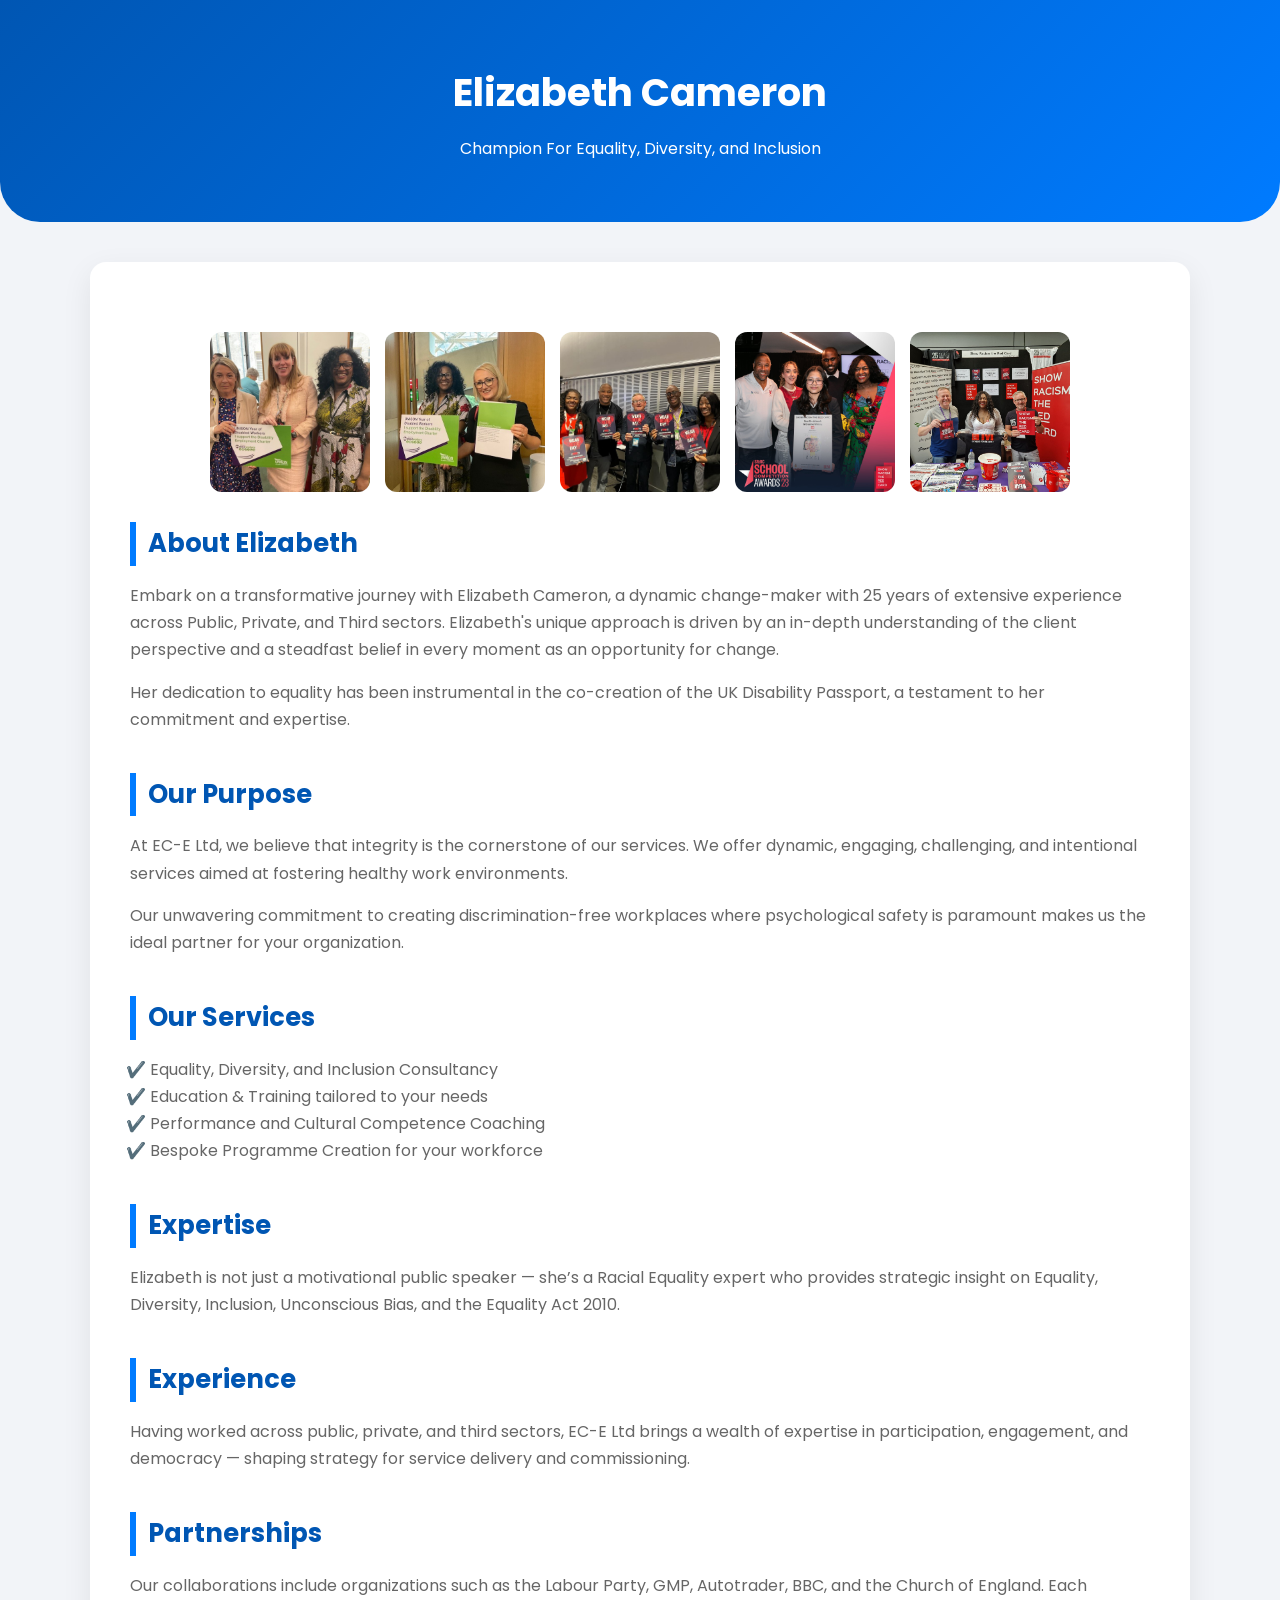
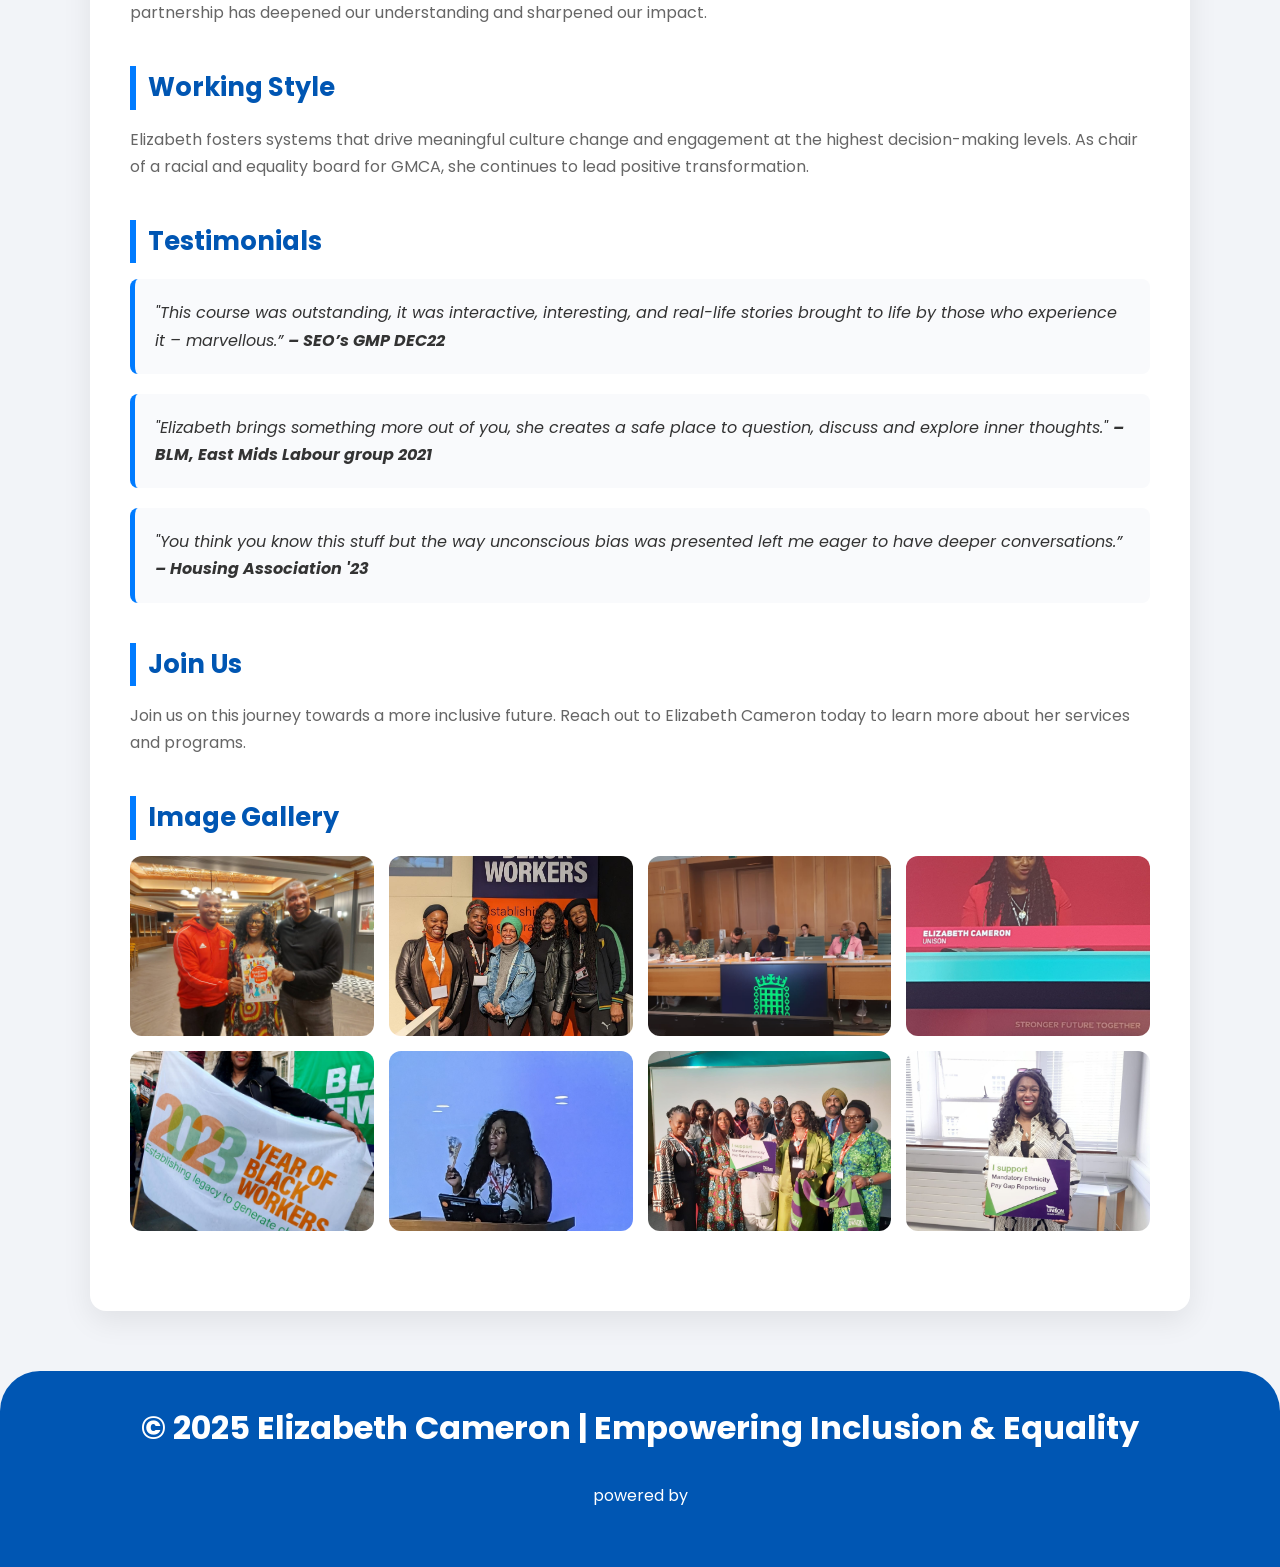
==== index.html @ ec705736 "powered by" ====
<!DOCTYPE html>
<html lang="en">
<head>
  <meta charset="UTF-8">
  <meta name="viewport" content="width=device-width, initial-scale=1.0">
  <title>Elizabeth Cameron - Champion For Equality, Diversity, and Inclusion</title>
  <link href="https://fonts.googleapis.com/css2?family=Poppins:wght@400;600;700&display=swap" rel="stylesheet">
  <style>
    :root {
      --primary: #0056b3;
      --secondary: #007bff;
      --accent: #f9fafc;
      --text: #333;
      --muted: #666;
      --bg: #f2f4f8;
    }

    * {
      margin: 0;
      padding: 0;
      box-sizing: border-box;
    }

    body {
      font-family: 'Poppins', sans-serif;
      background-color: var(--bg);
      color: var(--text);
      line-height: 1.7;
    }

    header {
      background: linear-gradient(135deg, var(--primary), var(--secondary));
      color: white;
      text-align: center;
      padding: 60px 20px;
      border-bottom-left-radius: 40px;
      border-bottom-right-radius: 40px;
    }

    header h1 {
      font-size: 2.4rem;
      margin-bottom: 10px;
    }

    .container {
      max-width: 1100px;
      margin: 40px auto;
      background: white;
      border-radius: 16px;
      box-shadow: 0 10px 30px rgba(0, 0, 0, 0.08);
      padding: 40px;
    }

    section {
      margin-bottom: 40px;
    }

    h2 {
      color: var(--primary);
      border-left: 6px solid var(--secondary);
      padding-left: 12px;
      margin-bottom: 16px;
      font-size: 1.6rem;
    }

    p {
      color: var(--muted);
      margin-bottom: 15px;
    }

    ul {
      list-style-type: "✔️ ";
      padding-left: 20px;
      color: var(--muted);
    }

    /* Image Row */
    .image-section {
      display: flex;
      flex-wrap: wrap;
      justify-content: center;
      gap: 15px;
      margin: 30px 0;
    }

    .image-section img {
      width: 160px;
      height: 160px;
      object-fit: cover;
      border-radius: 12px;
      transition: transform 0.3s ease, box-shadow 0.3s ease;
    }

    .image-section img:hover {
      transform: scale(1.05);
      box-shadow: 0 8px 20px rgba(0,0,0,0.15);
    }

    /* Testimonials */
    .testimonial {
      background: var(--accent);
      border-left: 5px solid var(--secondary);
      padding: 20px;
      margin-bottom: 20px;
      border-radius: 8px;
      font-style: italic;
      transition: background 0.3s ease;
    }

    .testimonial:hover {
      background: #eef4ff;
    }

    /* Gallery */
    .gallery {
      display: grid;
      grid-template-columns: repeat(auto-fit, minmax(200px, 1fr));
      gap: 15px;
    }

    .gallery img {
      width: 100%;
      height: 180px;
      object-fit: cover;
      border-radius: 12px;
      transition: transform 0.3s ease;
    }

    .gallery img:hover {
      transform: scale(1.05);
    }

    /* Footer */
    footer {
      text-align: center;
      padding: 30px 10px;
      background-color: var(--primary);
      color: white;
      border-top-left-radius: 40px;
      border-top-right-radius: 40px;
      margin-top: 60px;
    }

    footer p {
      margin: 0;
    }

    /* Responsive adjustments */
    @media (max-width: 768px) {
      header h1 {
        font-size: 1.8rem;
      }

      .container {
        padding: 25px;
      }
    }
  </style>
</head>

<body>
  <header>
    <h1>Elizabeth Cameron</h1>
    Champion For Equality, Diversity, and Inclusion</h1>
  </header>

  <main class="container">

    <div class="image-section">
      <img src="image1.jpg" alt="Elizabeth Cameron Image 1">
      <img src="image2.jpg" alt="Elizabeth Cameron Image 2">
      <img src="image3.jpg" alt="Elizabeth Cameron Image 3">
      <img src="image4.jpg" alt="Elizabeth Cameron Image 4">
      <img src="image5.jpg" alt="Elizabeth Cameron Image 5">
    </div>

    <section>
      <h2>About Elizabeth</h2>
      <p>
        Embark on a transformative journey with Elizabeth Cameron, a dynamic change-maker with 25 years of extensive experience across Public, Private, and Third sectors. Elizabeth's unique approach is driven by an in-depth understanding of the client perspective and a steadfast belief in every moment as an opportunity for change.
      </p>
      <p>
        Her dedication to equality has been instrumental in the co-creation of the UK Disability Passport, a testament to her commitment and expertise.
      </p>
    </section>

    <section>
      <h2>Our Purpose</h2>
      <p>
        At EC-E Ltd, we believe that integrity is the cornerstone of our services. We offer dynamic, engaging, challenging, and intentional services aimed at fostering healthy work environments.
      </p>
      <p>
        Our unwavering commitment to creating discrimination-free workplaces where psychological safety is paramount makes us the ideal partner for your organization.
      </p>
    </section>

    <section>
      <h2>Our Services</h2>
      <ul>
        <li>Equality, Diversity, and Inclusion Consultancy</li>
        <li>Education & Training tailored to your needs</li>
        <li>Performance and Cultural Competence Coaching</li>
        <li>Bespoke Programme Creation for your workforce</li>
      </ul>
    </section>

    <section>
      <h2>Expertise</h2>
      <p>
        Elizabeth is not just a motivational public speaker — she’s a Racial Equality expert who provides strategic insight on Equality, Diversity, Inclusion, Unconscious Bias, and the Equality Act 2010.
      </p>
    </section>

    <section>
      <h2>Experience</h2>
      <p>
        Having worked across public, private, and third sectors, EC-E Ltd brings a wealth of expertise in participation, engagement, and democracy — shaping strategy for service delivery and commissioning.
      </p>
    </section>

    <section>
      <h2>Partnerships</h2>
      <p>
        Our collaborations include organizations such as the Labour Party, GMP, Autotrader, BBC, and the Church of England. Each partnership has deepened our understanding and sharpened our impact.
      </p>
    </section>

    <section>
      <h2>Working Style</h2>
      <p>
        Elizabeth fosters systems that drive meaningful culture change and engagement at the highest decision-making levels. As chair of a racial and equality board for GMCA, she continues to lead positive transformation.
      </p>
    </section>

    <section>
      <h2>Testimonials</h2>
      <div class="testimonial">
        "This course was outstanding, it was interactive, interesting, and real-life stories brought to life by those who experience it – marvellous.” <strong>– SEO’s GMP DEC22</strong>
      </div>
      <div class="testimonial">
        "Elizabeth brings something more out of you, she creates a safe place to question, discuss and explore inner thoughts." <strong>– BLM, East Mids Labour group 2021</strong>
      </div>
      <div class="testimonial">
        "You think you know this stuff but the way unconscious bias was presented left me eager to have deeper conversations.” <strong>– Housing Association '23</strong>
      </div>
    </section>

    <section>
      <h2>Join Us</h2>
      <p>Join us on this journey towards a more inclusive future. Reach out to Elizabeth Cameron today to learn more about her services and programs.</p>
    </section>

    <section>
      <h2>Image Gallery</h2>
      <div class="gallery">
        <img src="gallery-image1.jpg" alt="Gallery Image 1">
        <img src="gallery-image2.jpg" alt="Gallery Image 2">
        <img src="gallery-image3.jpg" alt="Gallery Image 3">
        <img src="gallery-image4.jpg" alt="Gallery Image 4">
        <img src="gallery-image5.jpg" alt="Gallery Image 5">
        <img src="gallery-image6.jpg" alt="Gallery Image 6">
        <img src="gallery-image7.jpg" alt="Gallery Image 7">
        <img src="gallery-image8.jpg" alt="Gallery Image 8">
      </div>
    </section>
  </main>

  <footer>
    <h1>© 2025 Elizabeth Cameron | Empowering Inclusion & Equality</h1><br>powered by <br><a href="Http://www.grooveinc.uk"> <img src="grooveinclogo.png" alt="">
  </footer>
</body>
</html>
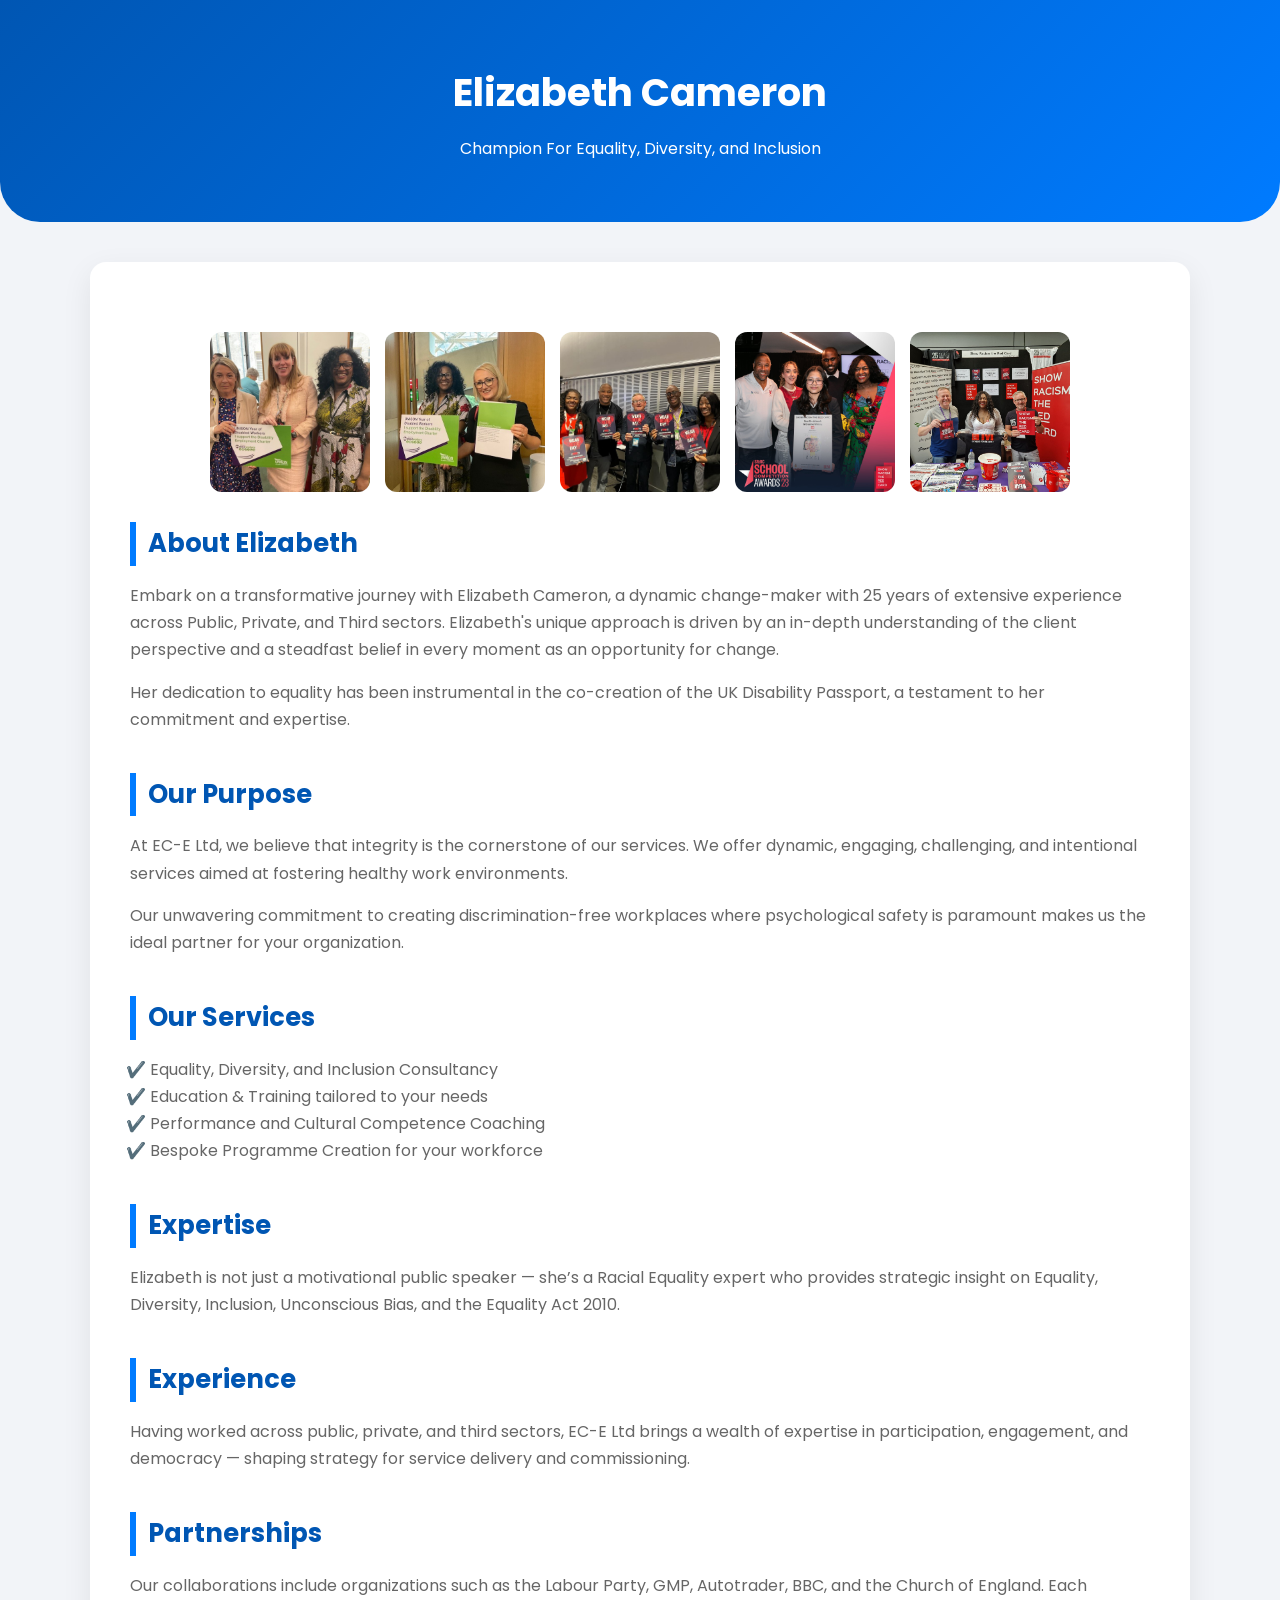
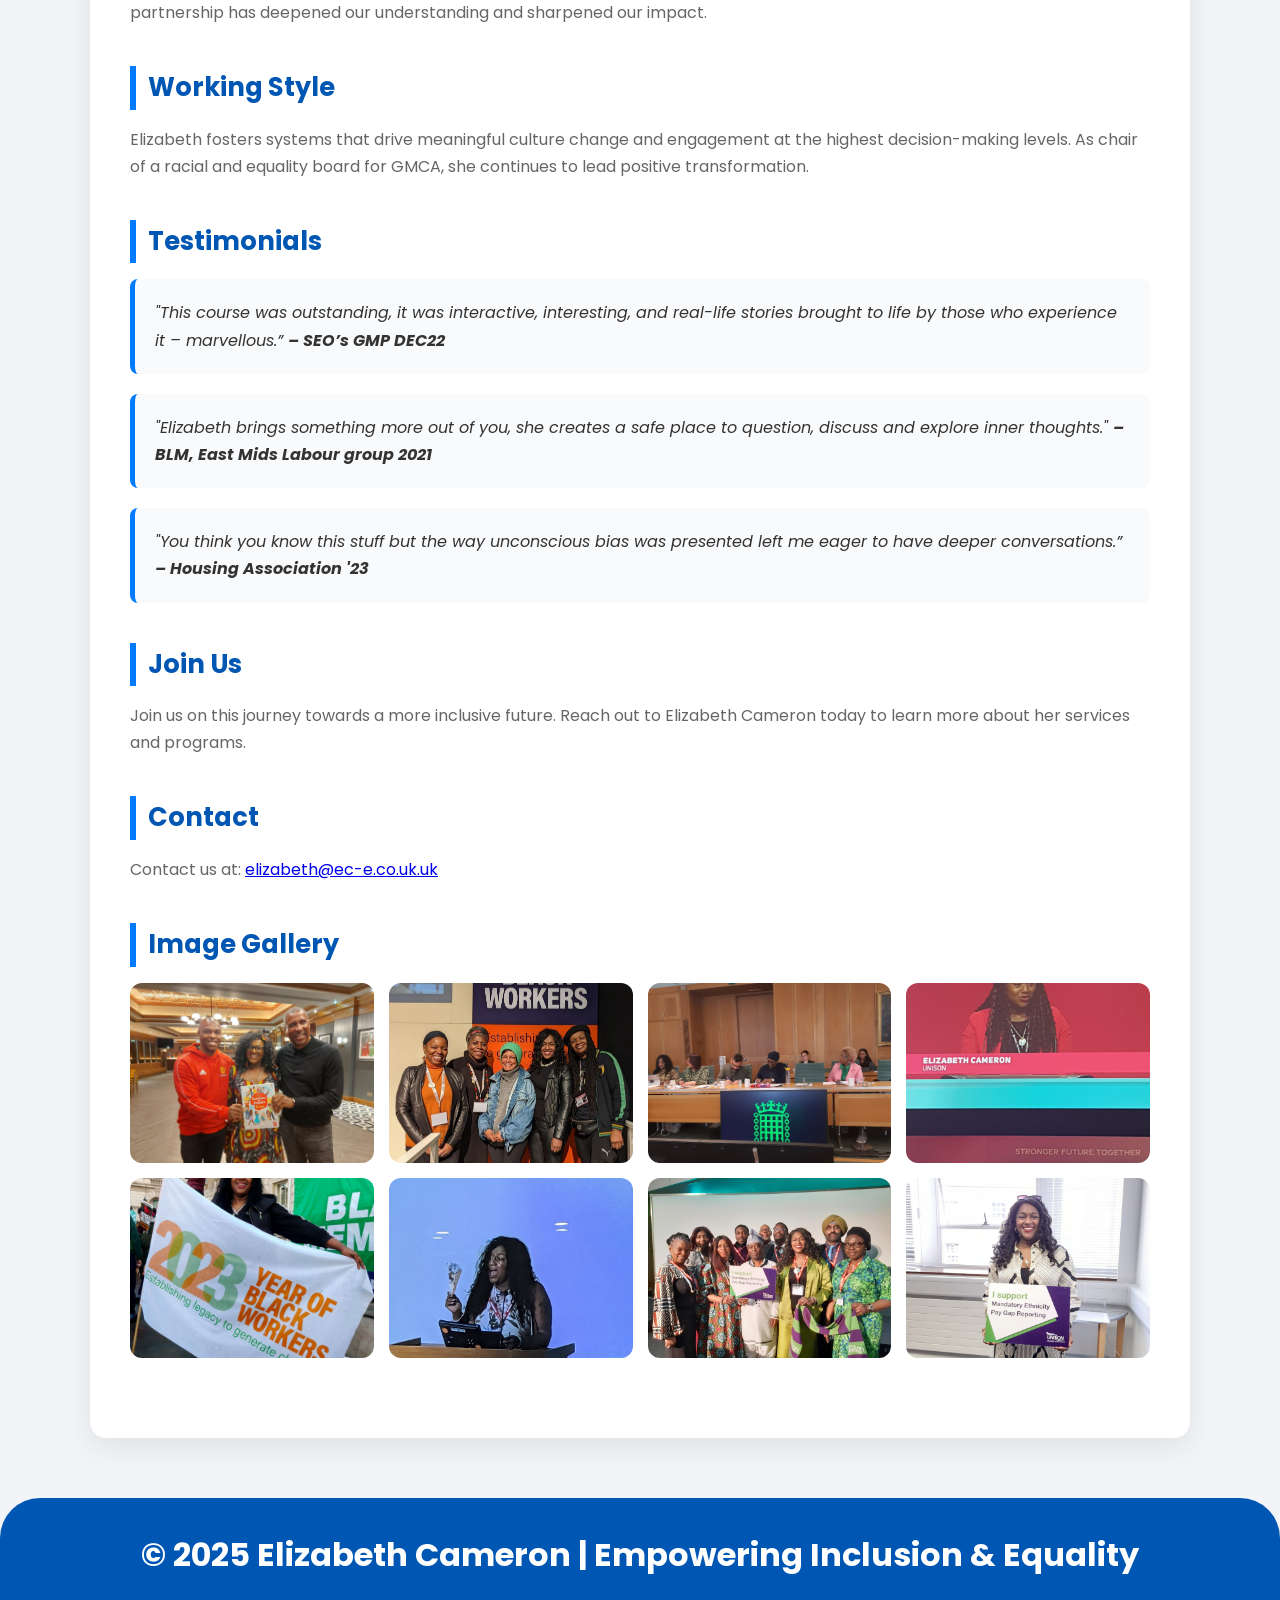
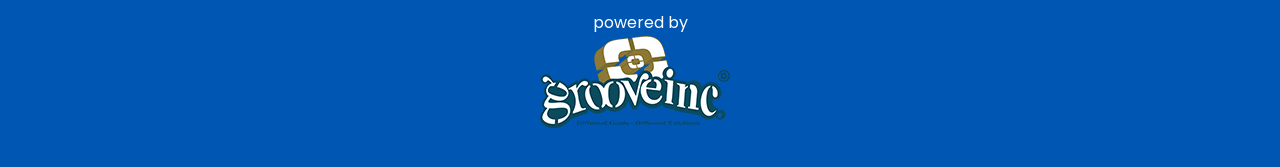
==== commit 4302a70d: "contacts" ====
--- a/index.html
+++ b/index.html
@@ -250,6 +250,11 @@
       <p>Join us on this journey towards a more inclusive future. Reach out to Elizabeth Cameron today to learn more about her services and programs.</p>
     </section>
 
+     <section>
+      <h2>Contact</h2>
+      <p>Contact us at: <a href="mailto:elizabeth@ec-e.co.uk">elizabeth@ec-e.co.uk.uk</a></p>
+    </section>
+
     <section>
       <h2>Image Gallery</h2>
       <div class="gallery">
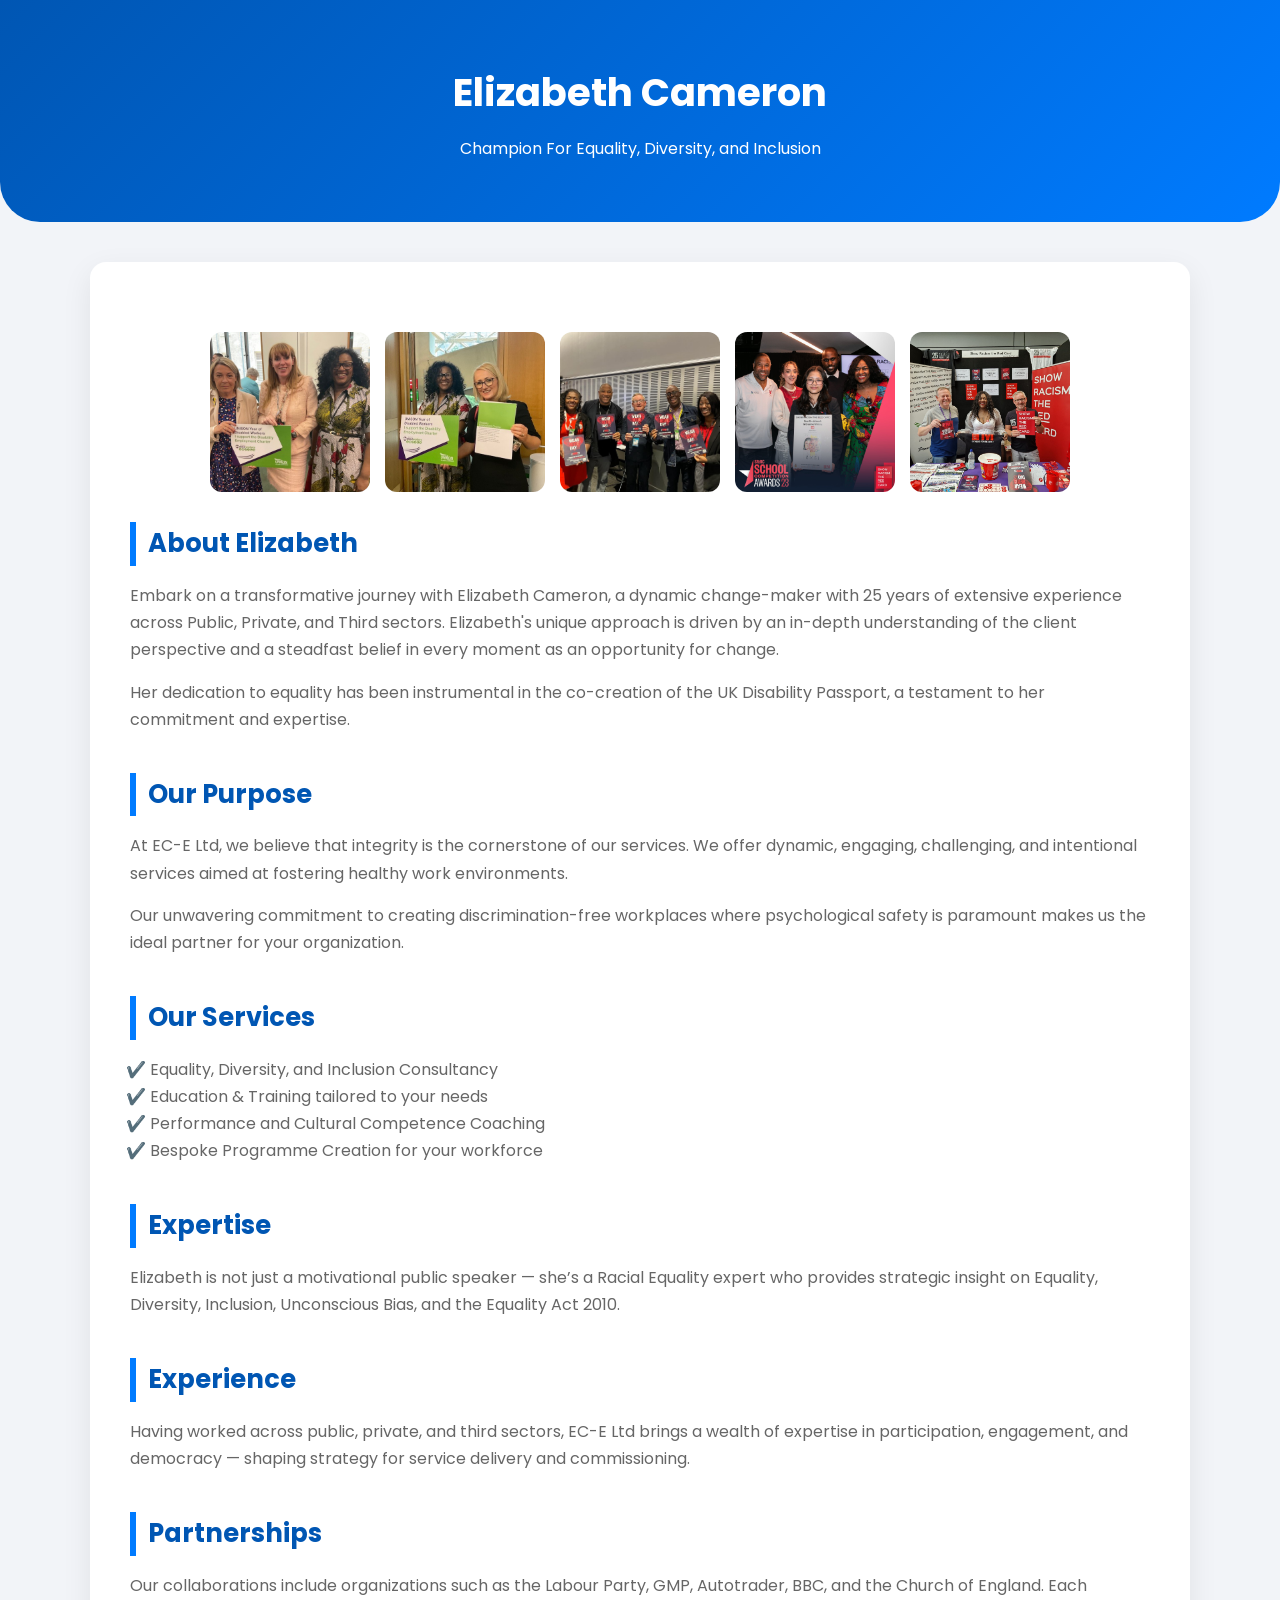
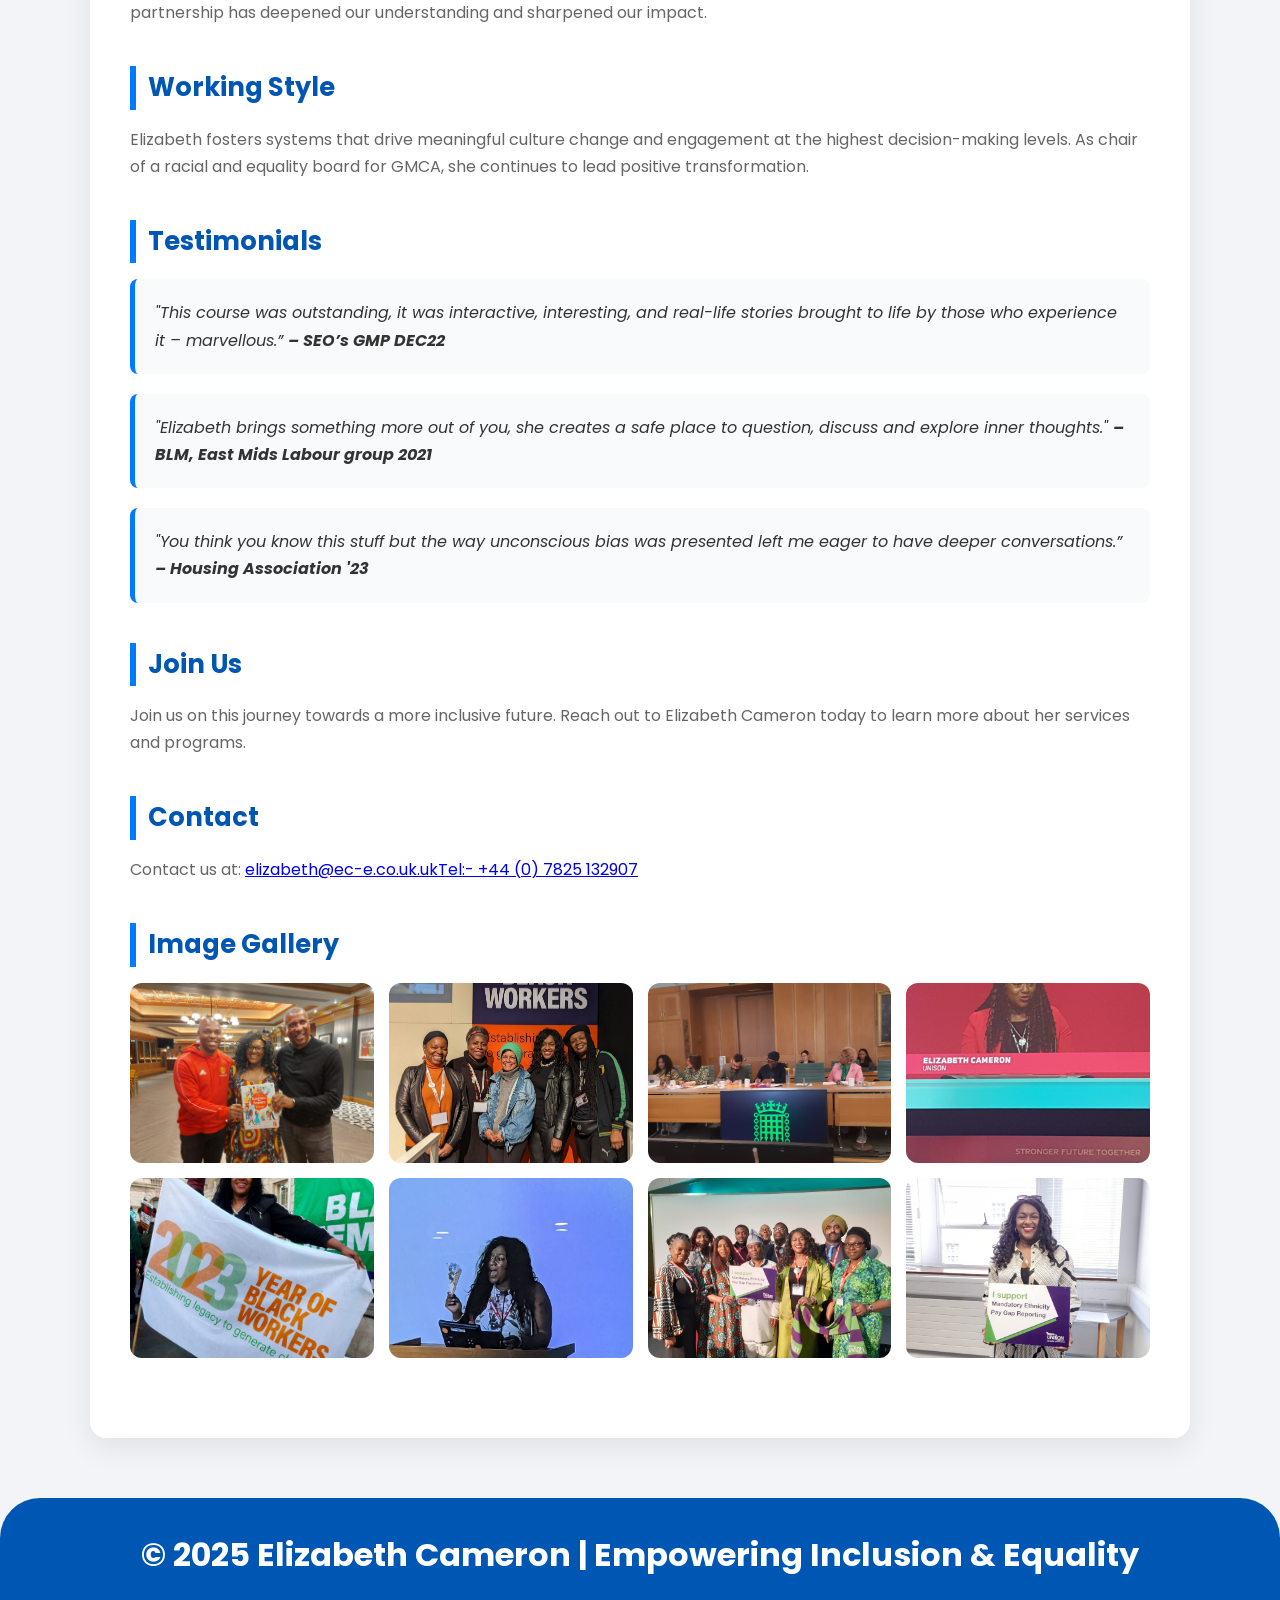
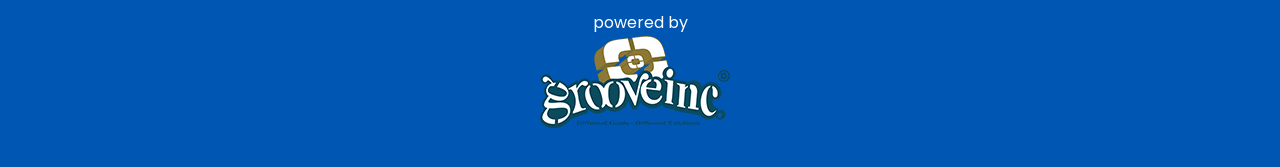
==== commit e82e83d1: "phone number update" ====
--- a/index.html
+++ b/index.html
@@ -252,7 +252,7 @@
 
      <section>
       <h2>Contact</h2>
-      <p>Contact us at: <a href="mailto:elizabeth@ec-e.co.uk">elizabeth@ec-e.co.uk.uk</a></p>
+      <p>Contact us at: <a href="mailto:elizabeth@ec-e.co.uk">elizabeth@ec-e.co.uk.uk</a><a class="link link-sm link-white" href="tel:00447825132907">Tel:- +44 (0) 7825 132907</a></p>
     </section>
 
     <section>
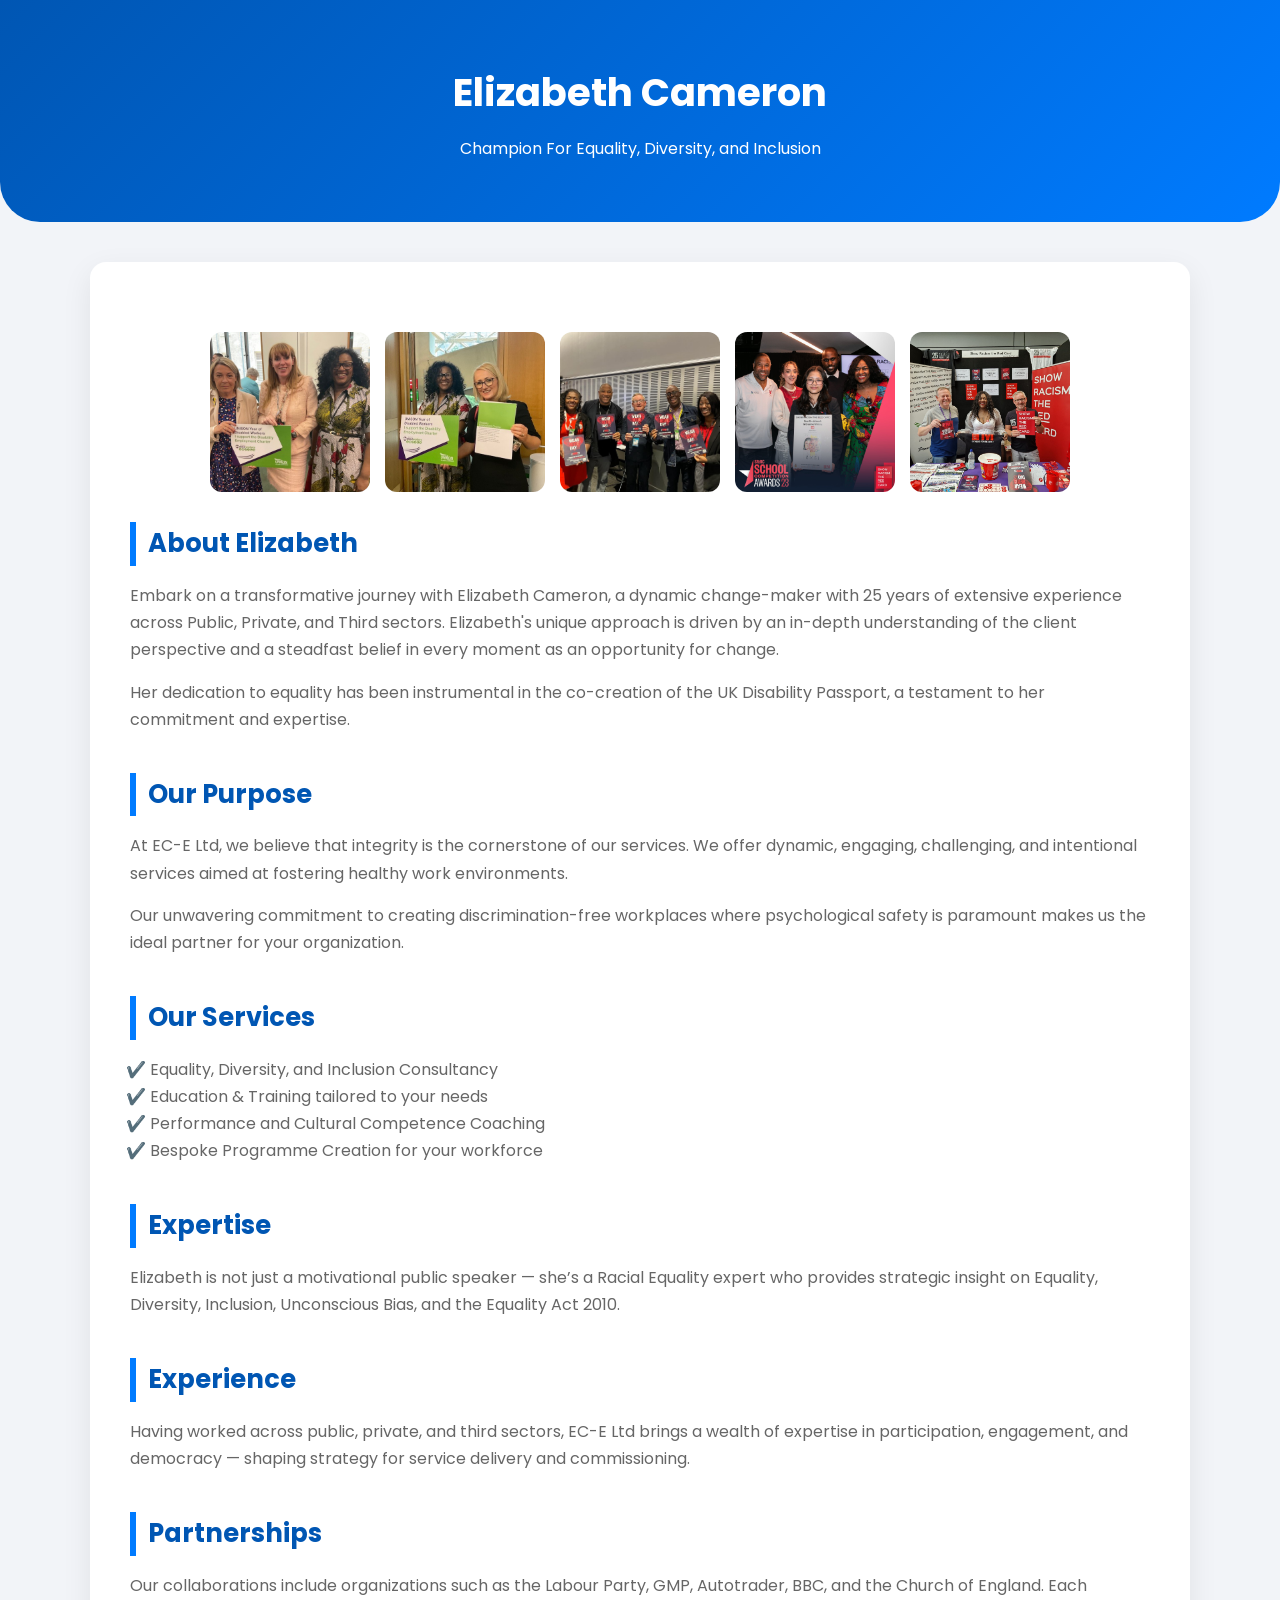
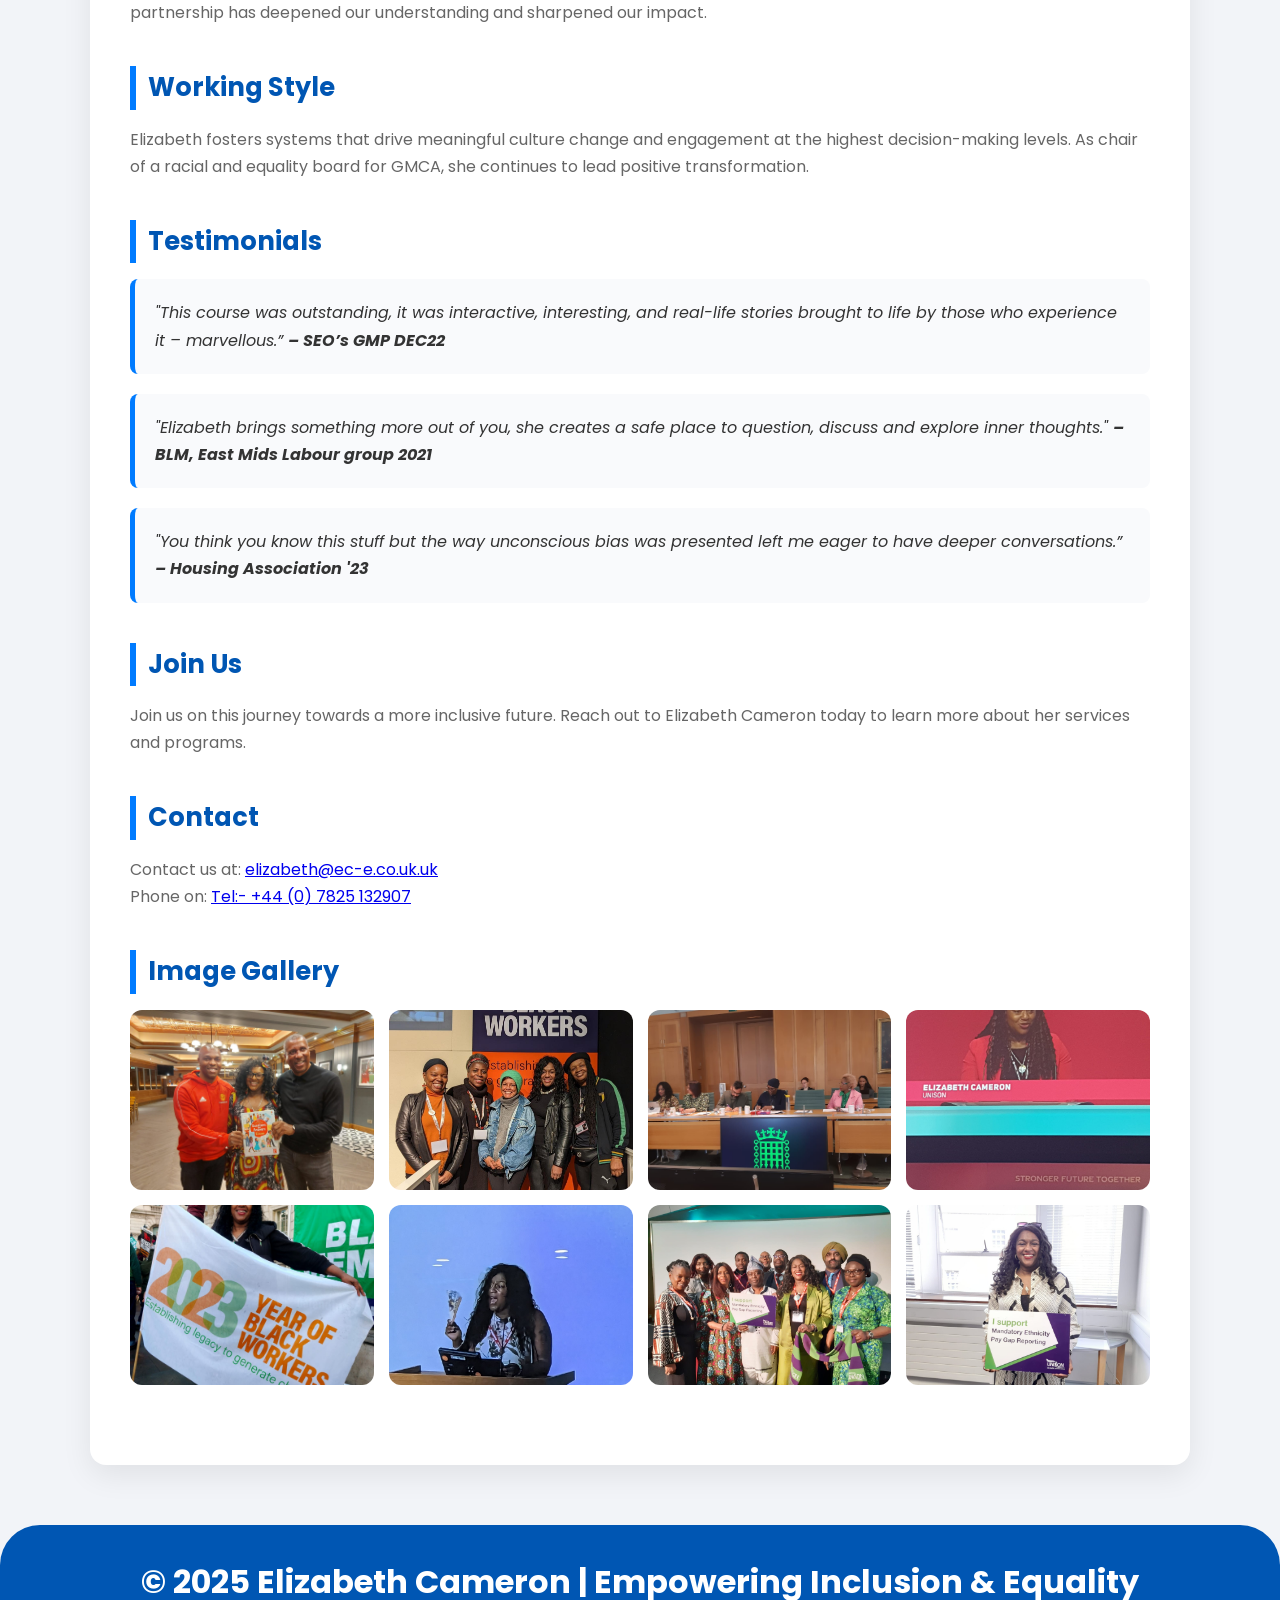
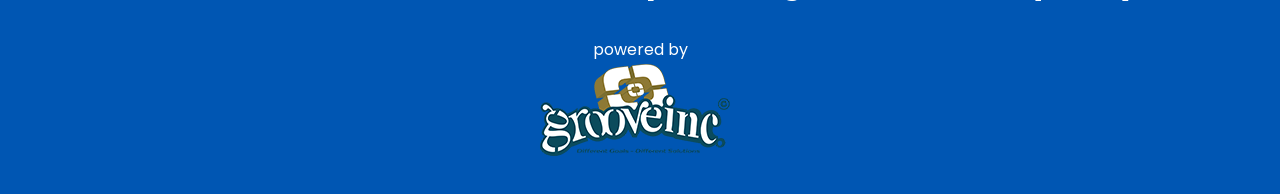
==== commit b7d6ccbb: "phone update" ====
--- a/index.html
+++ b/index.html
@@ -252,7 +252,7 @@
 
      <section>
       <h2>Contact</h2>
-      <p>Contact us at: <a href="mailto:elizabeth@ec-e.co.uk">elizabeth@ec-e.co.uk.uk</a><a class="link link-sm link-white" href="tel:00447825132907">Tel:- +44 (0) 7825 132907</a></p>
+      <p>Contact us at: <a href="mailto:elizabeth@ec-e.co.uk">elizabeth@ec-e.co.uk.uk</a><br>Phone on: <a class="link link-sm link-white" href="tel:00447825132907">Tel:- +44 (0) 7825 132907</a></p>
     </section>
 
     <section>
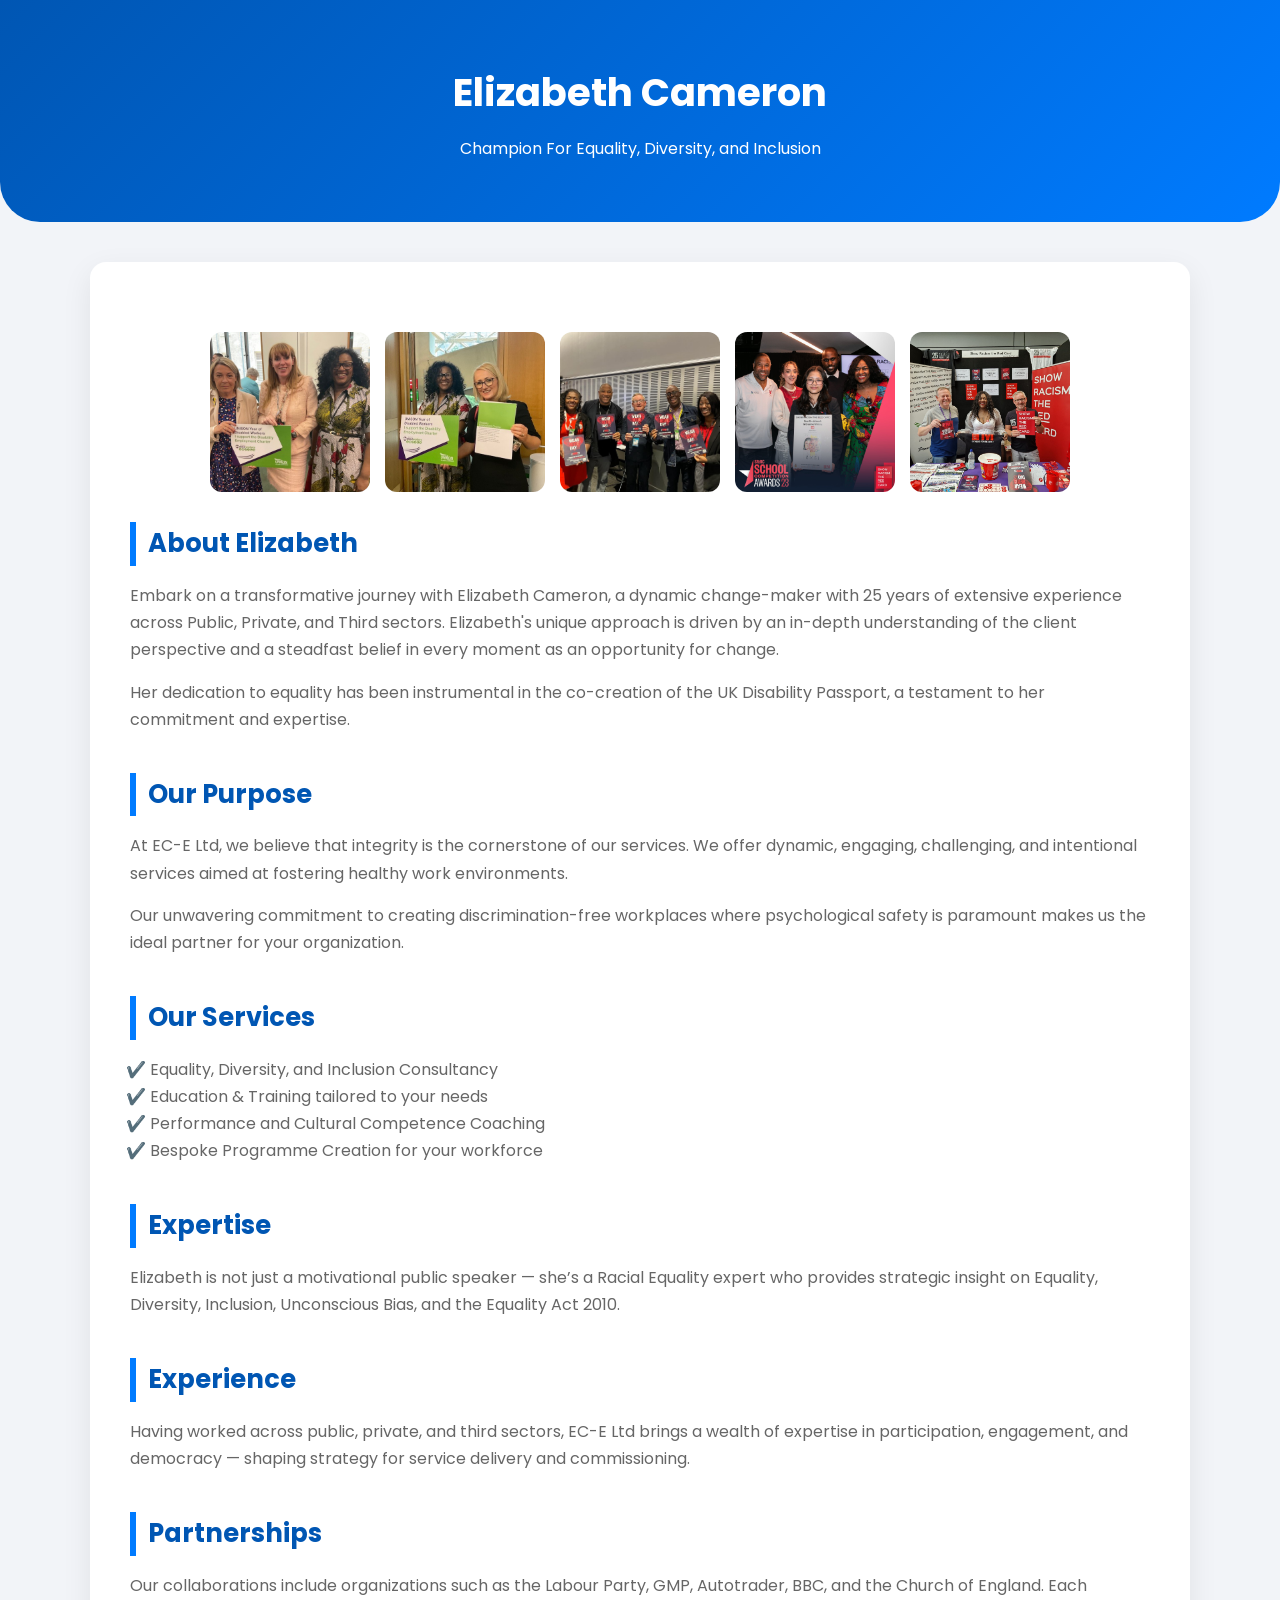
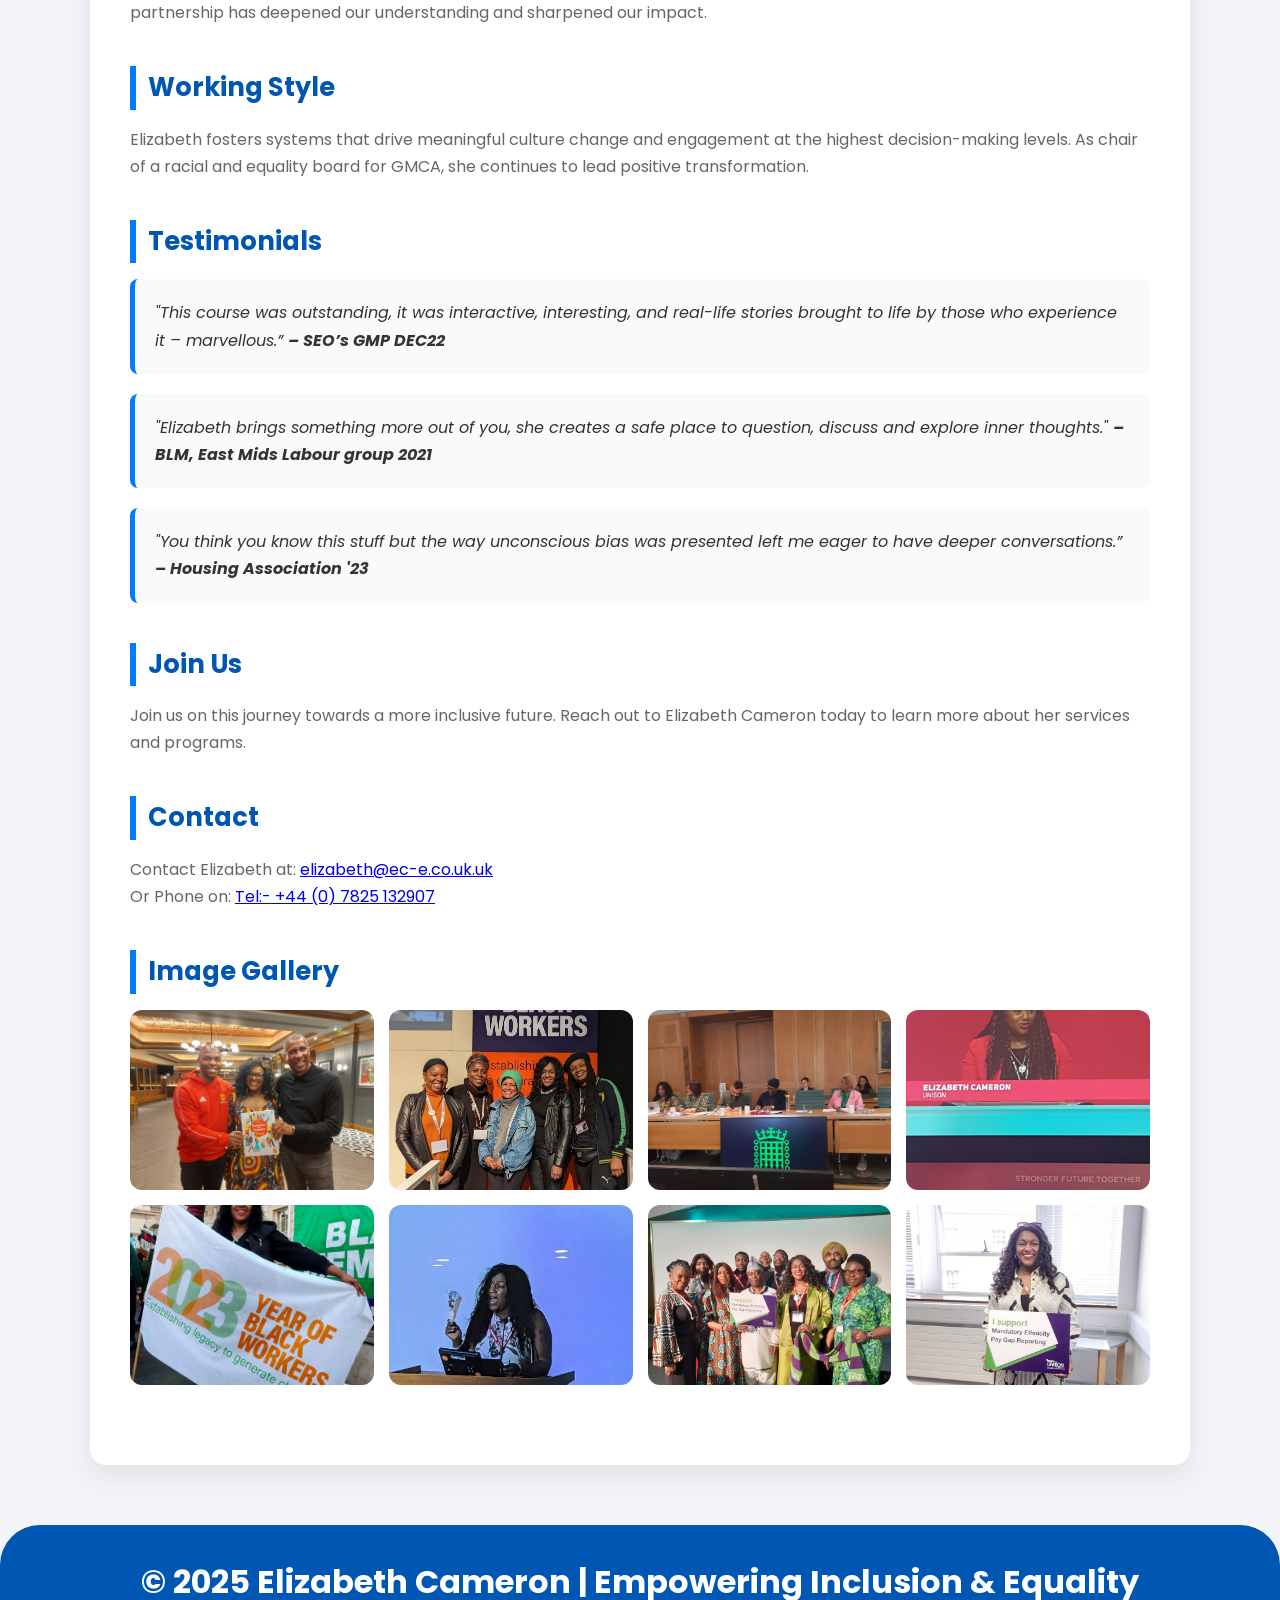
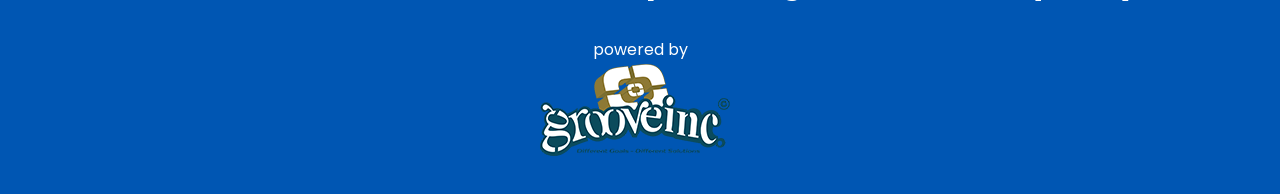
==== commit ab20fb60: "Final contact update" ====
--- a/index.html
+++ b/index.html
@@ -252,7 +252,7 @@
 
      <section>
       <h2>Contact</h2>
-      <p>Contact us at: <a href="mailto:elizabeth@ec-e.co.uk">elizabeth@ec-e.co.uk.uk</a><br>Phone on: <a class="link link-sm link-white" href="tel:00447825132907">Tel:- +44 (0) 7825 132907</a></p>
+      <p>Contact Elizabeth at: <a href="mailto:elizabeth@ec-e.co.uk">elizabeth@ec-e.co.uk.uk</a><br>Or Phone on: <a class="link link-sm link-white" href="tel:00447825132907">Tel:- +44 (0) 7825 132907</a></p>
     </section>
 
     <section>
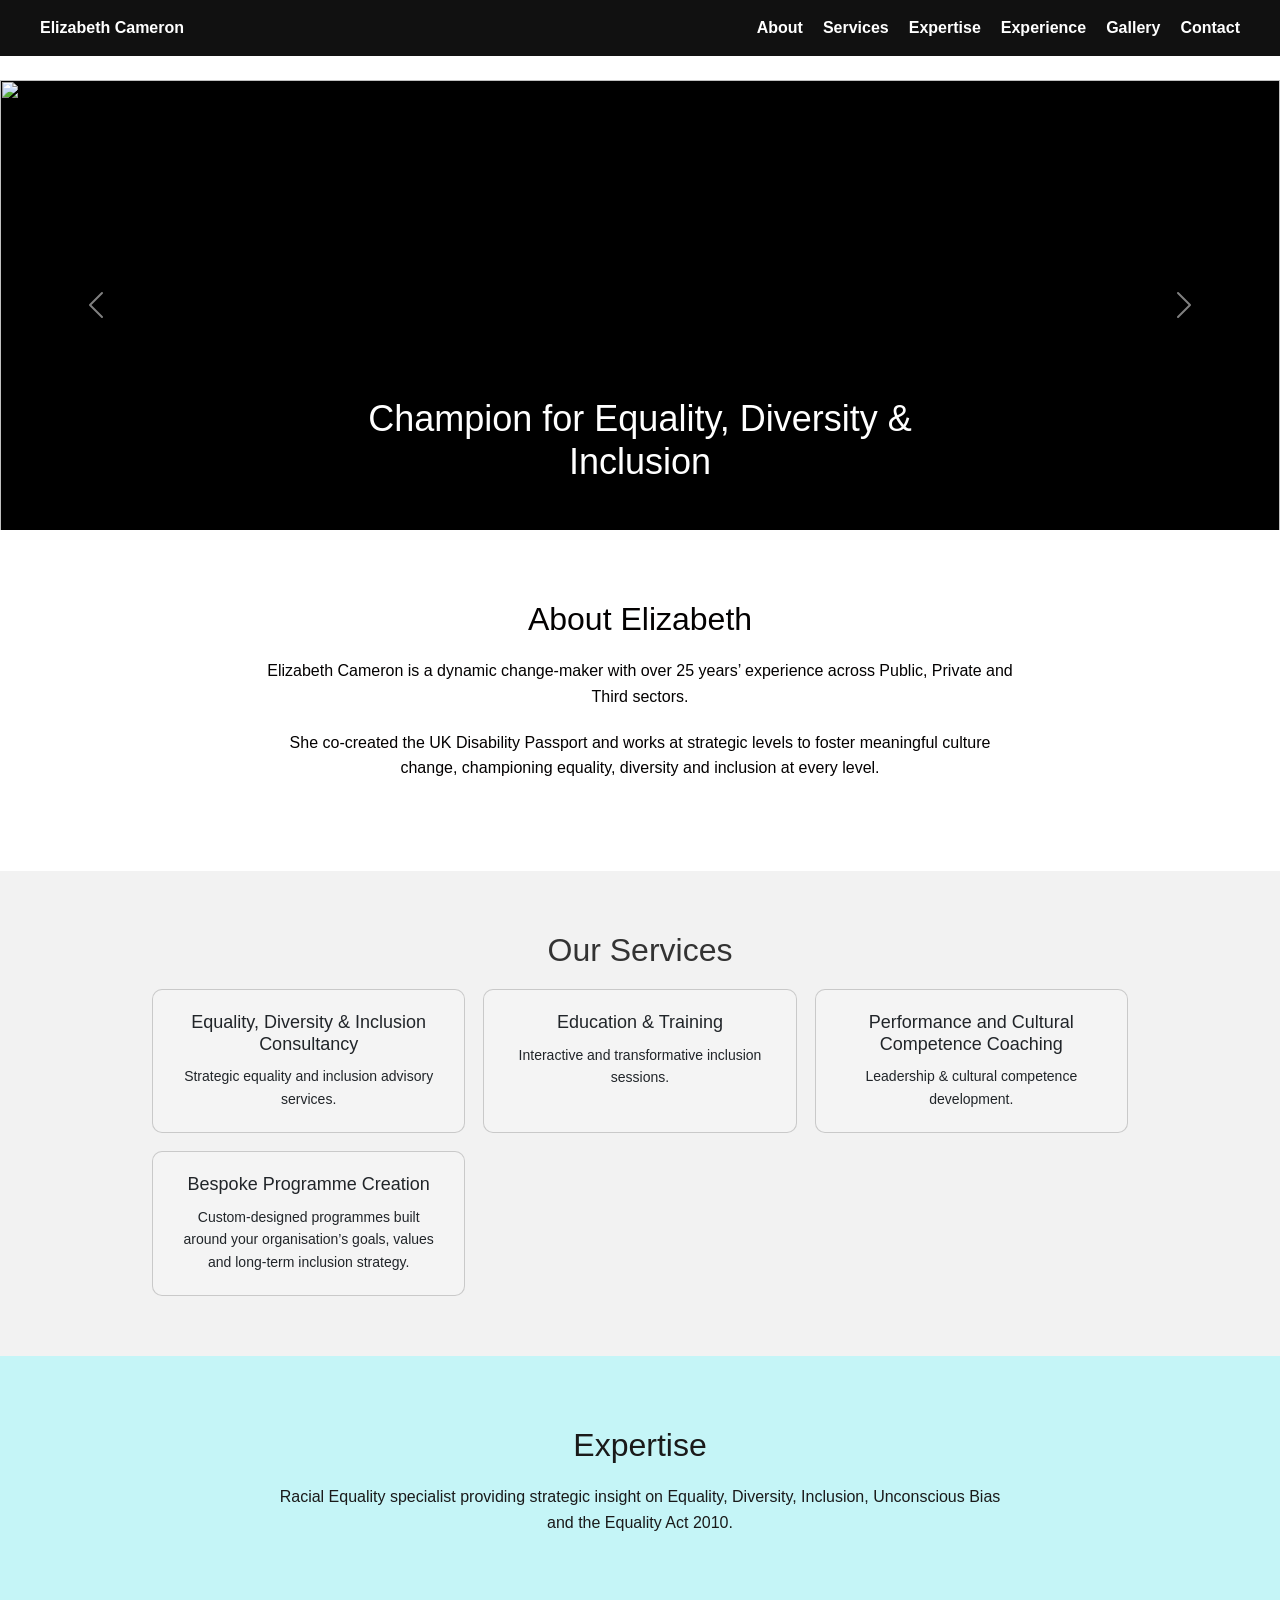
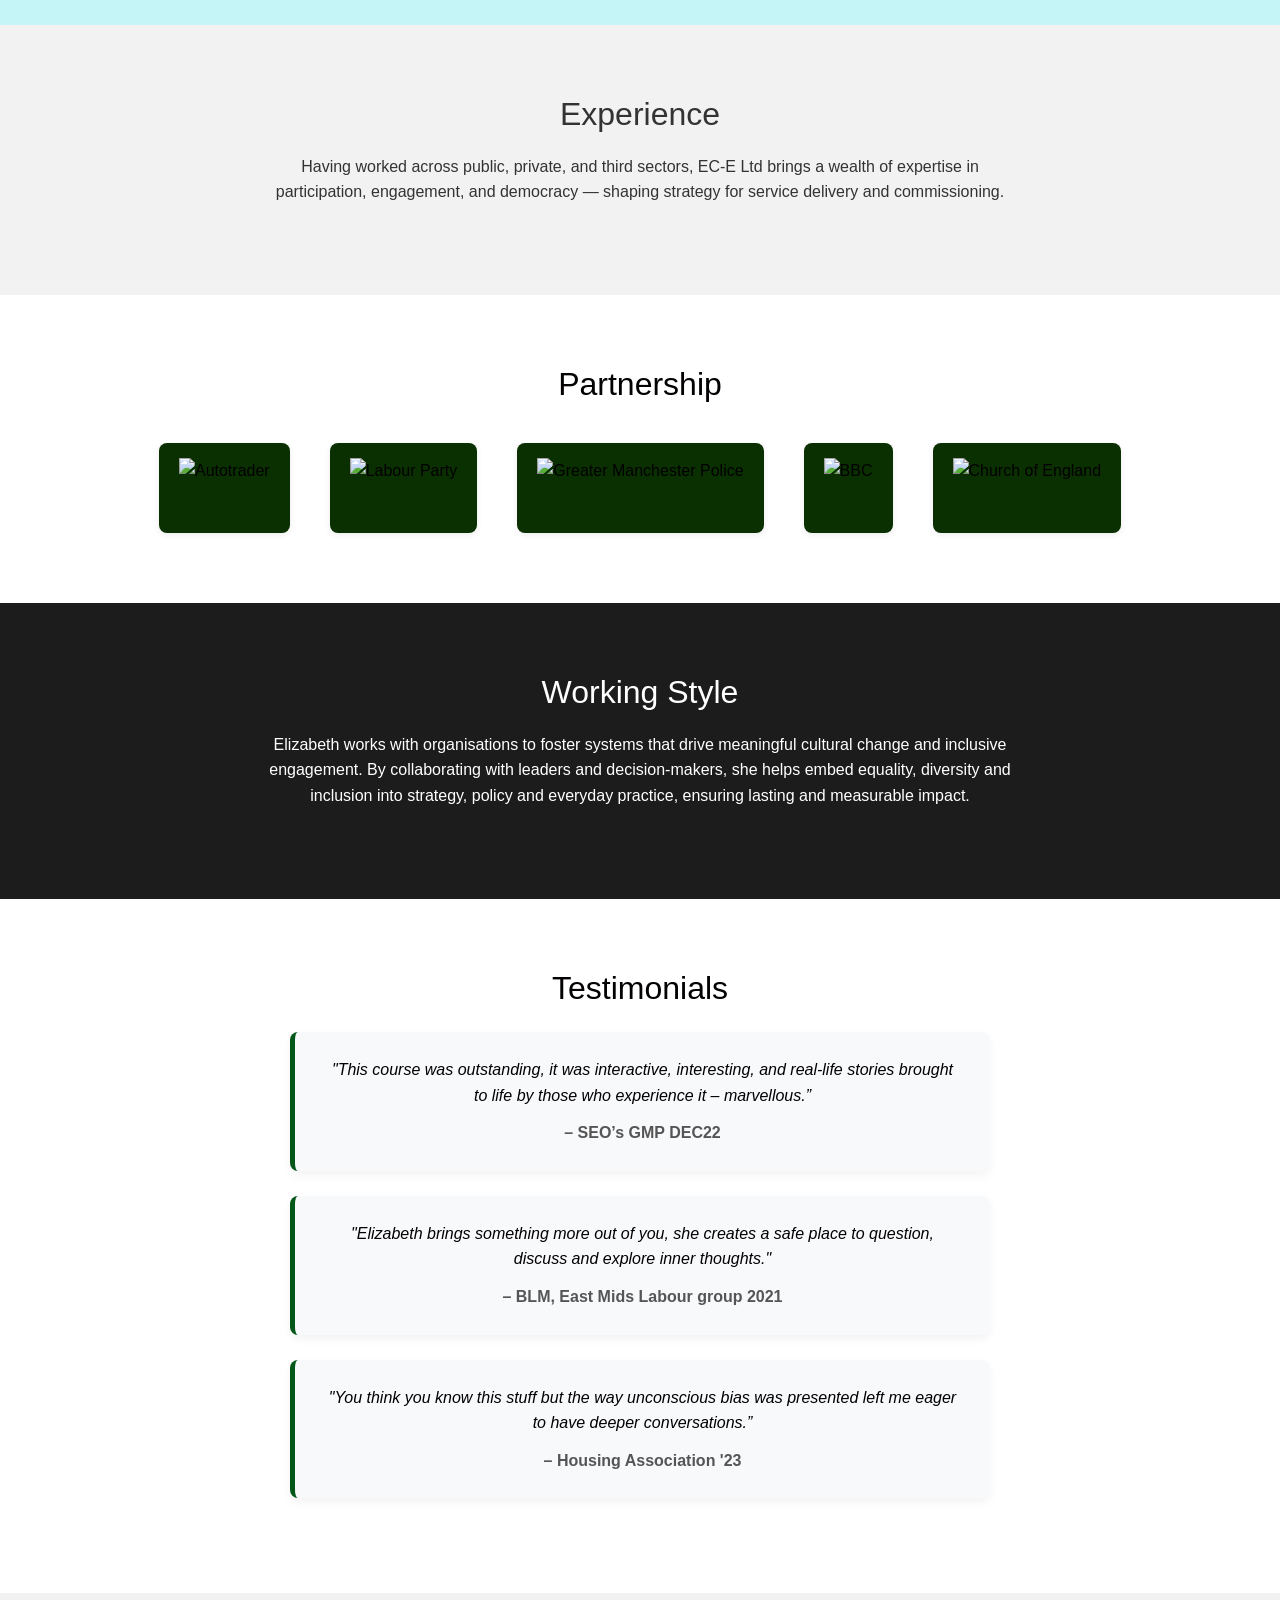
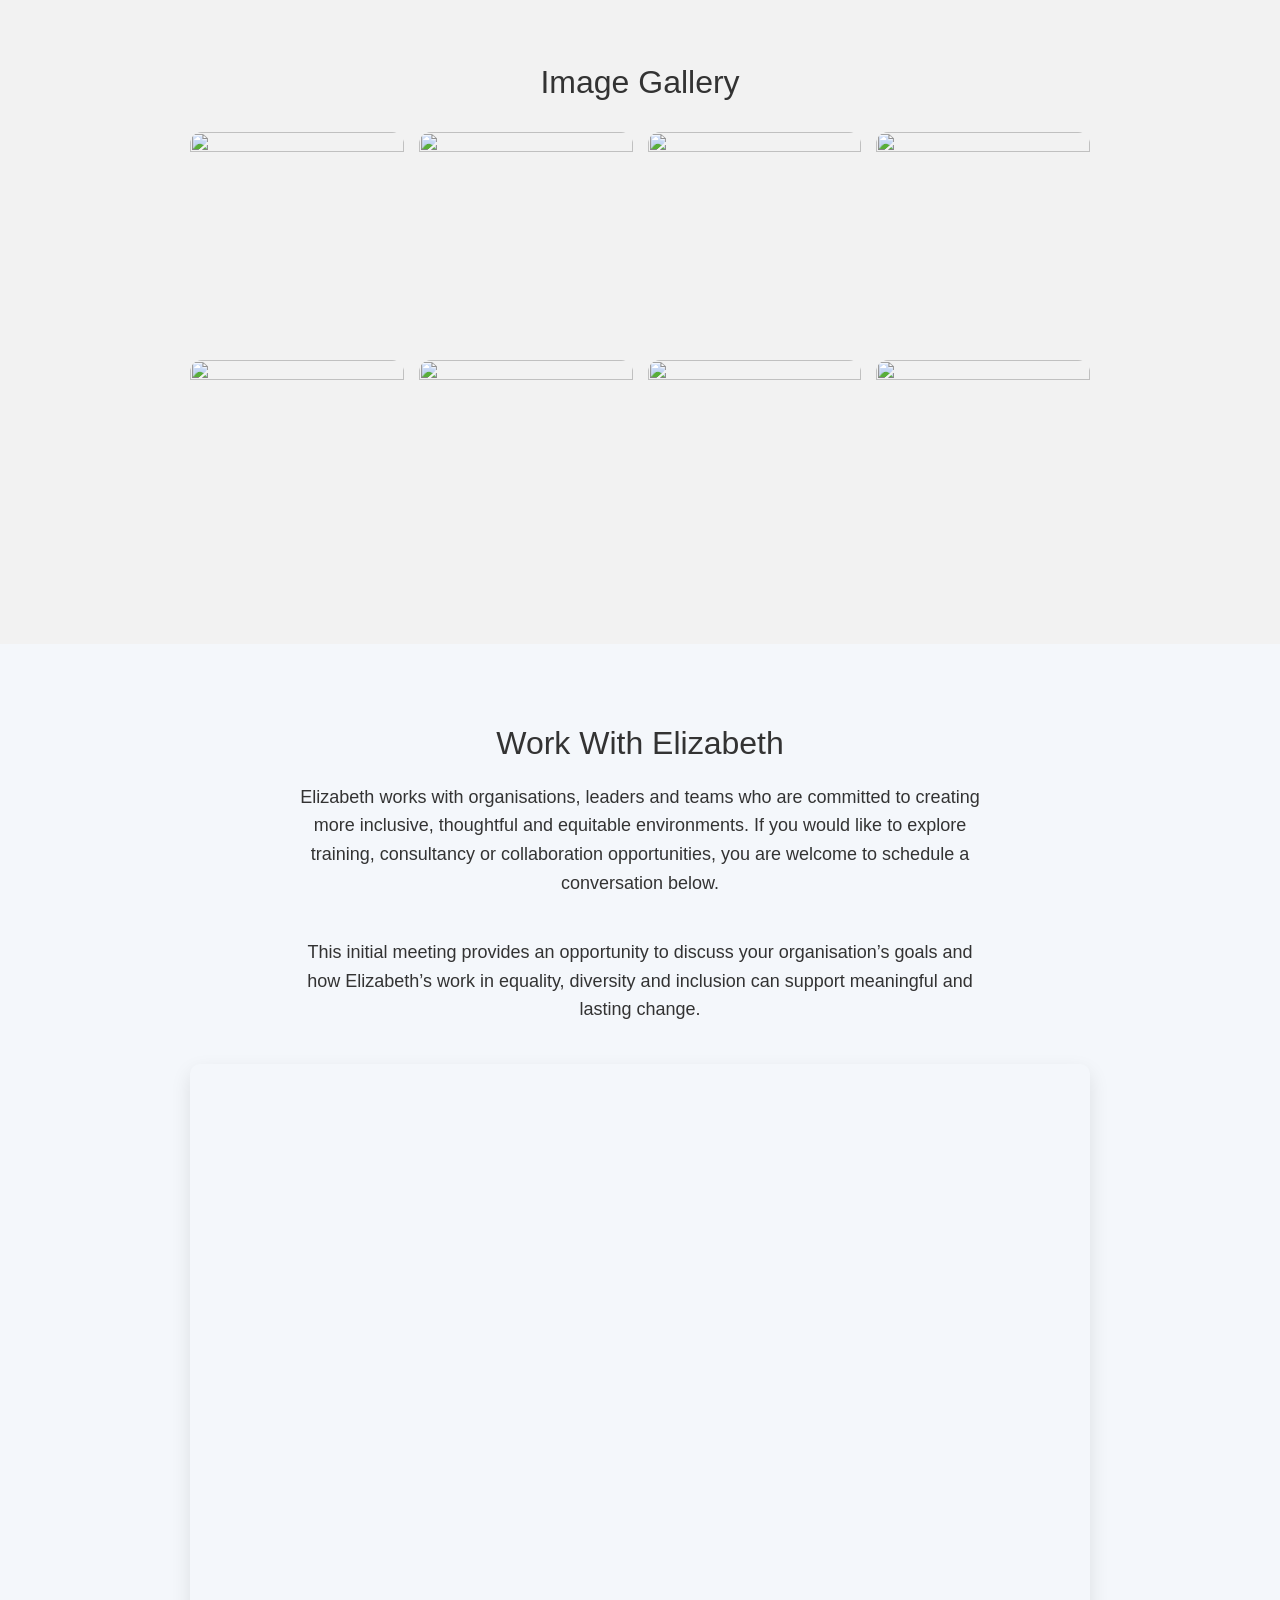
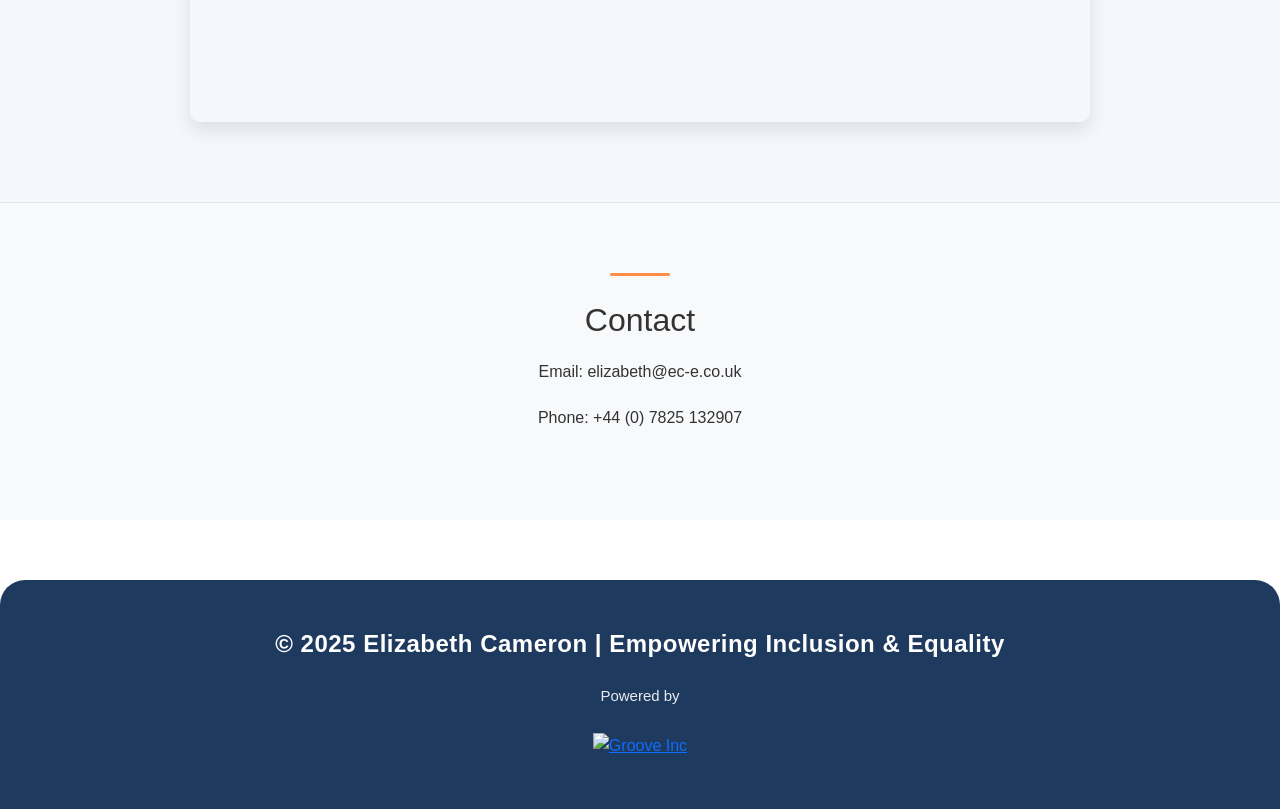
==== commit 543e06bb: "Updated the index.html" ====
--- a/index.html
+++ b/index.html
@@ -1,277 +1,627 @@
 <!DOCTYPE html>
 <html lang="en">
 <head>
-  <meta charset="UTF-8">
-  <meta name="viewport" content="width=device-width, initial-scale=1.0">
-  <title>Elizabeth Cameron - Champion For Equality, Diversity, and Inclusion</title>
-  <link href="https://fonts.googleapis.com/css2?family=Poppins:wght@400;600;700&display=swap" rel="stylesheet">
-  <style>
-    :root {
-      --primary: #0056b3;
-      --secondary: #007bff;
-      --accent: #f9fafc;
-      --text: #333;
-      --muted: #666;
-      --bg: #f2f4f8;
-    }
-
-    * {
-      margin: 0;
-      padding: 0;
-      box-sizing: border-box;
-    }
-
-    body {
-      font-family: 'Poppins', sans-serif;
-      background-color: var(--bg);
-      color: var(--text);
-      line-height: 1.7;
-    }
-
-    header {
-      background: linear-gradient(135deg, var(--primary), var(--secondary));
-      color: white;
-      text-align: center;
-      padding: 60px 20px;
-      border-bottom-left-radius: 40px;
-      border-bottom-right-radius: 40px;
-    }
-
-    header h1 {
-      font-size: 2.4rem;
-      margin-bottom: 10px;
-    }
-
-    .container {
-      max-width: 1100px;
-      margin: 40px auto;
-      background: white;
-      border-radius: 16px;
-      box-shadow: 0 10px 30px rgba(0, 0, 0, 0.08);
-      padding: 40px;
-    }
-
-    section {
-      margin-bottom: 40px;
-    }
-
-    h2 {
-      color: var(--primary);
-      border-left: 6px solid var(--secondary);
-      padding-left: 12px;
-      margin-bottom: 16px;
-      font-size: 1.6rem;
-    }
-
-    p {
-      color: var(--muted);
-      margin-bottom: 15px;
-    }
-
-    ul {
-      list-style-type: "✔️ ";
-      padding-left: 20px;
-      color: var(--muted);
-    }
-
-    /* Image Row */
-    .image-section {
-      display: flex;
-      flex-wrap: wrap;
-      justify-content: center;
-      gap: 15px;
-      margin: 30px 0;
-    }
-
-    .image-section img {
-      width: 160px;
-      height: 160px;
-      object-fit: cover;
-      border-radius: 12px;
-      transition: transform 0.3s ease, box-shadow 0.3s ease;
-    }
-
-    .image-section img:hover {
-      transform: scale(1.05);
-      box-shadow: 0 8px 20px rgba(0,0,0,0.15);
-    }
-
-    /* Testimonials */
-    .testimonial {
-      background: var(--accent);
-      border-left: 5px solid var(--secondary);
-      padding: 20px;
-      margin-bottom: 20px;
-      border-radius: 8px;
-      font-style: italic;
-      transition: background 0.3s ease;
-    }
-
-    .testimonial:hover {
-      background: #eef4ff;
-    }
-
-    /* Gallery */
-    .gallery {
-      display: grid;
-      grid-template-columns: repeat(auto-fit, minmax(200px, 1fr));
-      gap: 15px;
-    }
-
-    .gallery img {
-      width: 100%;
-      height: 180px;
-      object-fit: cover;
-      border-radius: 12px;
-      transition: transform 0.3s ease;
-    }
-
-    .gallery img:hover {
-      transform: scale(1.05);
-    }
-
-    /* Footer */
-    footer {
-      text-align: center;
-      padding: 30px 10px;
-      background-color: var(--primary);
-      color: white;
-      border-top-left-radius: 40px;
-      border-top-right-radius: 40px;
-      margin-top: 60px;
-    }
-
-    footer p {
-      margin: 0;
-    }
-
-    /* Responsive adjustments */
-    @media (max-width: 768px) {
-      header h1 {
-        font-size: 1.8rem;
-      }
-
-      .container {
-        padding: 25px;
-      }
-    }
-  </style>
+<meta charset="UTF-8">
+<meta name="viewport" content="width=device-width, initial-scale=1.0">
+<title>Elizabeth Cameron | Equality, Diversity & Inclusion Consultant</title>
+
+<link href="https://cdn.jsdelivr.net/npm/bootstrap@5.3.2/dist/css/bootstrap.min.css" rel="stylesheet">
+
+<style>
+
+html{
+scroll-behavior:smooth;
+}
+
+body{
+margin:0;
+font-family:Arial, sans-serif;
+line-height:1.6;
+color:#333;
+}
+
+/* NAVBAR */
+
+header{
+background:#111;
+color:white;
+position:fixed;
+width:100%;
+top:0;
+z-index:1000;
+}
+
+nav{
+display:flex;
+justify-content:space-between;
+align-items:center;
+padding:15px 40px;
+}
+
+nav ul{
+list-style:none;
+display:flex;
+gap:20px;
+margin:0;
+}
+
+nav a{
+color:white;
+text-decoration:none;
+font-weight:bold;
+}
+
+nav a:hover{
+color:#4db8ff;
+}
+
+/* HERO */
+
+.hero{
+position:relative;
+margin-top:80px;
+height:50vh;
+overflow:hidden;
+}
+
+.carousel,
+.carousel-inner,
+.carousel-item{
+height:100%;
+}
+
+.carousel{
+position:relative;
+z-index:1;
+}
+
+.carousel-item img{
+width:100%;
+height:55vh;
+object-fit:contain;
+background:black;
+}
+
+/* HERO TEXT */
+
+.hero-text {
+position: absolute;
+top: 80%;
+left: 50%;
+transform: translate(-50%, -50%);
+background: rgba(0,0,0,0.6);
+color: white;
+padding: 20px 35px;
+border-radius: 10px;
+text-align: center;
+z-index: 10;
+}
+
+.hero-text h1{
+margin:0;
+font-size:36px;
+}
+
+/* SECTIONS */
+
+section{
+padding:70px 20px;
+text-align:center;
+}
+
+.container{
+max-width:1000px;
+margin:auto;
+}
+
+h2{
+font-size:32px;
+margin-bottom:20px;
+}
+
+p{
+max-width:750px;
+margin:0 auto 20px auto;
+}
+
+/* SECTION COLOURS */
+
+.section-expertise{
+background:#c5f5f7;
+color:#1a1a1a;
+}
+
+.section-light{
+background:#f2f2f2;
+color:#333;
+}
+
+.section-white{
+background:#ffffff;
+color:#030101;
+}
+
+.section-dark{
+background:#1c1c1c;
+color:white;
+}
+
+.section-dark h2{
+color:white;
+}
+
+/* SERVICES */
+
+#our-services{
+padding:60px 20px;
+}
+
+.services{
+display:grid;
+grid-template-columns:repeat(auto-fit,minmax(240px,1fr));
+gap:18px;
+margin-top:20px;
+}
+.services-section{
+background:#b6bdc4;
+padding:80px 20px;
+text-align:center;
+}
+.card{
+background:#f4f4f4;
+padding:22px;
+border-radius:10px;
+transition:0.3s ease;
+}
+
+.card:hover{
+transform:translateY(-5px);
+box-shadow:0 10px 25px rgba(0,0,0,0.1);
+}
+
+.card h3{
+font-size:18px;
+margin-bottom:10px;
+}
+
+.card p{
+font-size:14px;
+margin-bottom:0;
+}
+/* TESTIMONIALS */
+
+.testimonials{
+background:#ffffff;
+padding:70px 20px;
+}
+
+.testimonial{
+max-width:700px;
+margin:25px auto;
+padding:25px 30px;
+background:#f8f9fb;
+border-left:5px solid #035718;
+border-radius:8px;
+font-style:italic;
+box-shadow:0 4px 10px rgba(0,0,0,0.05);
+}
+
+.testimonial strong{
+display:block;
+margin-top:12px;
+font-style:normal;
+color:#555;
+}
+
+/* GALLERY */
+
+.gallery-grid{
+display:grid;
+grid-template-columns:repeat(4,1fr);
+gap:15px;
+max-width:900px;
+margin:30px auto 0 auto;
+}
+
+.thumbnail{
+display:block;
+overflow:hidden;
+border-radius:12px;
+}
+
+.thumbnail img{
+width:100%;
+aspect-ratio:1/1;
+object-fit:cover;
+transition:transform 0.3s ease;
+}
+
+.thumbnail:hover img{
+transform:scale(1.08);
+}
+
+/* CONTACT */
+
+.contact{
+background:#f8f9fb;
+color:#333;
+padding:70px 20px;
+border-top:1px solid #e5e5e5;
+}
+
+.contact::before{
+content:"";
+display:block;
+width:60px;
+height:3px;
+background:#ff8e4d;
+margin:0 auto 25px auto;
+border-radius:5px;
+}
+
+/* FOOTER */
+
+footer{
+background:#1f3a5f;
+color:#ffffff;
+text-align:center;
+padding:50px 20px;
+border-radius:25px 25px 0 0;
+margin-top:60px;
+}
+
+footer h3{
+font-size:24px;
+font-weight:600;
+margin-bottom:25px;
+letter-spacing:0.5px;
+}
+
+footer p{
+font-size:15px;
+opacity:0.9;
+margin-bottom:15px;
+}
+
+footer img{
+height:55px;
+margin-top:10px;
+transition:0.3s ease;
+}
+
+footer img:hover{
+transform:scale(1.08);
+}
+/* PARTNERS */
+
+.partners{
+display:flex;
+justify-content:center;
+align-items:center;
+gap:40px;
+flex-wrap:wrap;
+margin-top:40px;
+}
+
+.partners img{
+height:90px;
+object-fit:contain;
+background:rgb(10, 48, 2);
+padding:15px 20px;
+border-radius:8px;
+box-shadow:0 2px 6px rgba(0,0,0,0.08);
+transition:transform 0.3s ease;
+}
+
+.partners img:hover{
+transform:scale(1.08);
+}
+footer img{
+height:60px;
+margin-top:10px;
+}
+/* BOOKING SECTION */
+
+.booking-section{
+background:#f4f7fb;
+padding:80px 20px;
+text-align:center;
+}
+
+.booking-section h2{
+margin-bottom:20px;
+}
+
+.booking-section p{
+max-width:700px;
+margin:0 auto 40px auto;
+font-size:18px;
+line-height:1.6;
+}
+
+.calendar-container{
+max-width:900px;
+margin:auto;
+border-radius:10px;
+overflow:hidden;
+box-shadow:0 8px 20px rgba(0,0,0,0.1);
+}
+</style>
 </head>
 
 <body>
-  <header>
-    <h1>Elizabeth Cameron</h1>
-    Champion For Equality, Diversity, and Inclusion</h1>
-  </header>
-
-  <main class="container">
-
-    <div class="image-section">
-      <img src="image1.jpg" alt="Elizabeth Cameron Image 1">
-      <img src="image2.jpg" alt="Elizabeth Cameron Image 2">
-      <img src="image3.jpg" alt="Elizabeth Cameron Image 3">
-      <img src="image4.jpg" alt="Elizabeth Cameron Image 4">
-      <img src="image5.jpg" alt="Elizabeth Cameron Image 5">
-    </div>
-
-    <section>
-      <h2>About Elizabeth</h2>
-      <p>
-        Embark on a transformative journey with Elizabeth Cameron, a dynamic change-maker with 25 years of extensive experience across Public, Private, and Third sectors. Elizabeth's unique approach is driven by an in-depth understanding of the client perspective and a steadfast belief in every moment as an opportunity for change.
-      </p>
-      <p>
-        Her dedication to equality has been instrumental in the co-creation of the UK Disability Passport, a testament to her commitment and expertise.
-      </p>
-    </section>
-
-    <section>
-      <h2>Our Purpose</h2>
-      <p>
-        At EC-E Ltd, we believe that integrity is the cornerstone of our services. We offer dynamic, engaging, challenging, and intentional services aimed at fostering healthy work environments.
-      </p>
-      <p>
-        Our unwavering commitment to creating discrimination-free workplaces where psychological safety is paramount makes us the ideal partner for your organization.
-      </p>
-    </section>
-
-    <section>
-      <h2>Our Services</h2>
-      <ul>
-        <li>Equality, Diversity, and Inclusion Consultancy</li>
-        <li>Education & Training tailored to your needs</li>
-        <li>Performance and Cultural Competence Coaching</li>
-        <li>Bespoke Programme Creation for your workforce</li>
-      </ul>
-    </section>
-
-    <section>
-      <h2>Expertise</h2>
-      <p>
-        Elizabeth is not just a motivational public speaker — she’s a Racial Equality expert who provides strategic insight on Equality, Diversity, Inclusion, Unconscious Bias, and the Equality Act 2010.
-      </p>
-    </section>
-
-    <section>
-      <h2>Experience</h2>
-      <p>
-        Having worked across public, private, and third sectors, EC-E Ltd brings a wealth of expertise in participation, engagement, and democracy — shaping strategy for service delivery and commissioning.
-      </p>
-    </section>
-
-    <section>
-      <h2>Partnerships</h2>
-      <p>
-        Our collaborations include organizations such as the Labour Party, GMP, Autotrader, BBC, and the Church of England. Each partnership has deepened our understanding and sharpened our impact.
-      </p>
-    </section>
-
-    <section>
-      <h2>Working Style</h2>
-      <p>
-        Elizabeth fosters systems that drive meaningful culture change and engagement at the highest decision-making levels. As chair of a racial and equality board for GMCA, she continues to lead positive transformation.
-      </p>
-    </section>
-
-    <section>
-      <h2>Testimonials</h2>
-      <div class="testimonial">
-        "This course was outstanding, it was interactive, interesting, and real-life stories brought to life by those who experience it – marvellous.” <strong>– SEO’s GMP DEC22</strong>
-      </div>
-      <div class="testimonial">
-        "Elizabeth brings something more out of you, she creates a safe place to question, discuss and explore inner thoughts." <strong>– BLM, East Mids Labour group 2021</strong>
-      </div>
-      <div class="testimonial">
-        "You think you know this stuff but the way unconscious bias was presented left me eager to have deeper conversations.” <strong>– Housing Association '23</strong>
-      </div>
-    </section>
-
-    <section>
-      <h2>Join Us</h2>
-      <p>Join us on this journey towards a more inclusive future. Reach out to Elizabeth Cameron today to learn more about her services and programs.</p>
-    </section>
-
-     <section>
-      <h2>Contact</h2>
-      <p>Contact Elizabeth at: <a href="mailto:elizabeth@ec-e.co.uk">elizabeth@ec-e.co.uk.uk</a><br>Or Phone on: <a class="link link-sm link-white" href="tel:00447825132907">Tel:- +44 (0) 7825 132907</a></p>
-    </section>
-
-    <section>
-      <h2>Image Gallery</h2>
-      <div class="gallery">
-        <img src="gallery-image1.jpg" alt="Gallery Image 1">
-        <img src="gallery-image2.jpg" alt="Gallery Image 2">
-        <img src="gallery-image3.jpg" alt="Gallery Image 3">
-        <img src="gallery-image4.jpg" alt="Gallery Image 4">
-        <img src="gallery-image5.jpg" alt="Gallery Image 5">
-        <img src="gallery-image6.jpg" alt="Gallery Image 6">
-        <img src="gallery-image7.jpg" alt="Gallery Image 7">
-        <img src="gallery-image8.jpg" alt="Gallery Image 8">
-      </div>
-    </section>
-  </main>
-
-  <footer>
-    <h1>© 2025 Elizabeth Cameron | Empowering Inclusion & Equality</h1><br>powered by <br><a href="Http://www.grooveinc.uk"> <img src="grooveinclogo.png" alt="">
-  </footer>
+
+<header>
+<nav>
+
+<div><strong>Elizabeth Cameron</strong></div>
+
+<ul>
+<li><a href="#about-elizabeth">About</a></li>
+<li><a href="#our-services">Services</a></li>
+<li><a href="#expertise">Expertise</a></li>
+<li><a href="#experience">Experience</a></li>
+<li><a href="#image-gallery">Gallery</a></li>
+<li><a href="#contact">Contact</a></li>
+</ul>
+
+</nav>
+</header>
+
+<div class="hero">
+
+<div id="heroCarousel" class="carousel slide carousel-fade" data-bs-ride="carousel" data-bs-interval="4000">
+
+<div class="carousel-inner">
+
+<div class="carousel-item active">
+<img src="images/image1.jpg" class="d-block" alt="">
+</div>
+
+<div class="carousel-item">
+<img src="images/image2.jpg" class="d-block" alt="">
+</div>
+
+<div class="carousel-item">
+<img src="images/image3.jpg" class="d-block" alt="">
+</div>
+
+<div class="carousel-item">
+<img src="images/image4.jpg" class="d-block" alt="">
+</div>
+
+<div class="carousel-item">
+<img src="images/image5.jpg" class="d-block" alt="">
+</div>
+
+</div>
+
+<button class="carousel-control-prev" type="button" data-bs-target="#heroCarousel" data-bs-slide="prev">
+<span class="carousel-control-prev-icon"></span>
+</button>
+
+<button class="carousel-control-next" type="button" data-bs-target="#heroCarousel" data-bs-slide="next">
+<span class="carousel-control-next-icon"></span>
+</button>
+
+</div>
+
+<div class="hero-text">
+<h1>Champion for Equality, Diversity & Inclusion</h1>
+</div>
+
+</div>
+
+<section id="about-elizabeth" class="section-white">
+<div class="container">
+
+<h2>About Elizabeth</h2>
+
+<p>
+Elizabeth Cameron is a dynamic change-maker with over 25 years’ experience across Public, Private and Third sectors.
+</p>
+
+<p>
+She co-created the UK Disability Passport and works at strategic levels to foster meaningful culture change, championing equality, diversity and inclusion at every level.
+</p>
+
+</div>
+</section>
+
+<section id="our-services" class="section-light">
+<div class="container">
+
+<h2>Our Services</h2>
+
+<div class="services">
+
+<div class="card">
+<h3>Equality, Diversity & Inclusion Consultancy</h3>
+<p>Strategic equality and inclusion advisory services.</p>
+</div>
+
+<div class="card">
+<h3>Education & Training</h3>
+<p>Interactive and transformative inclusion sessions.</p>
+</div>
+
+<div class="card">
+<h3>Performance and Cultural Competence Coaching</h3>
+<p>Leadership & cultural competence development.</p>
+</div>
+
+<div class="card">
+<h3>Bespoke Programme Creation</h3>
+<p>Custom-designed programmes built around your organisation’s goals, values and long-term inclusion strategy.</p>
+</div>
+
+</div>
+</div>
+</section>
+
+<section id="expertise" class="section-expertise">
+<div class="container">
+
+<h2>Expertise</h2>
+
+<p>
+Racial Equality specialist providing strategic insight on Equality, Diversity, Inclusion, Unconscious Bias and the Equality Act 2010.
+</p>
+
+</div>
+</section>
+
+<section id="experience" class="section-light">
+<div class="container">
+
+<h2>Experience</h2>
+
+<p>
+Having worked across public, private, and third sectors, EC-E Ltd brings a wealth of expertise in participation, engagement, and democracy — shaping strategy for service delivery and commissioning.
+</p>
+
+</div>
+</section>
+
+<section id="partnerships" class="section-white">
+
+<div class="container">
+
+<h2>Partnership</h2>
+
+<div class="partners">
+
+<img src="images/image-auto.jpg" alt="Autotrader">
+<img src="images/image-labour-party.png" alt="Labour Party">
+<img src="images/image-gmp.png" alt="Greater Manchester Police">
+<img src="images/image-BBC.png" alt="BBC">
+<img src="images/image-COE.png" alt="Church of England">
+
+</div>
+
+</div>
+
+</section>
+
+<section id="working-style" class="section-dark">
+<div class="container">
+
+<h2>Working Style</h2>
+
+<p>
+Elizabeth works with organisations to foster systems that drive meaningful cultural change and inclusive engagement. By collaborating with leaders and decision-makers, she helps embed equality, diversity and inclusion into strategy, policy and everyday practice, ensuring lasting and measurable impact.</p>
+
+</div>
+</section>
+<section class="section-white testimonials">
+
+<h2>Testimonials</h2>
+
+<div class="testimonial">
+"This course was outstanding, it was interactive, interesting, and real-life stories brought to life by those who experience it – marvellous.”
+<strong>– SEO’s GMP DEC22</strong>
+</div>
+
+<div class="testimonial">
+"Elizabeth brings something more out of you, she creates a safe place to question, discuss and explore inner thoughts."
+<strong>– BLM, East Mids Labour group 2021</strong>
+</div>
+
+<div class="testimonial">
+"You think you know this stuff but the way unconscious bias was presented left me eager to have deeper conversations.”
+<strong>– Housing Association '23</strong>
+</div>
+
+</section>
+
+    <section id="image-gallery" class="section-light">
+
+<div class="container">
+
+<h2>Image Gallery</h2>
+
+<div class="gallery-grid">
+
+<a href="images/gallery-image1.jpg" class="thumbnail">
+<img src="images/gallery-image1.jpg">
+</a>
+
+<a href="images/gallery-image2.jpg" class="thumbnail">
+<img src="images/gallery-image2.jpg">
+</a>
+
+<a href="images/gallery-image3.jpg" class="thumbnail">
+<img src="images/gallery-image3.jpg">
+</a>
+
+<a href="images/gallery-image4.jpg" class="thumbnail">
+<img src="images/gallery-image4.jpg">
+</a>
+
+<a href="images/gallery-image5.jpg" class="thumbnail">
+<img src="images/gallery-image5.jpg">
+</a>
+
+<a href="images/gallery-image6.jpg" class="thumbnail">
+<img src="images/gallery-image6.jpg">
+</a>
+
+<a href="images/gallery-image7.jpg" class="thumbnail">
+<img src="images/gallery-image7.jpg">
+</a>
+
+<a href="images/gallery-image8.jpg" class="thumbnail">
+<img src="images/gallery-image8.jpg">
+</a>
+
+</div>
+</div>
+</section>
+<section class="booking-section">
+
+<h2>Work With Elizabeth</h2>
+
+<p>
+Elizabeth works with organisations, leaders and teams who are committed to creating more inclusive, thoughtful and equitable environments.  
+If you would like to explore training, consultancy or collaboration opportunities, you are welcome to schedule a conversation below.
+</p>
+
+<p>
+This initial meeting provides an opportunity to discuss your organisation’s goals and how Elizabeth’s work in equality, diversity and inclusion can support meaningful and lasting change.
+</p>
+
+<div class="calendar-container">
+<iframe 
+src="https://calendly.com/elizabethcameron" 
+width="100%" 
+height="650" 
+frameborder="0">
+</iframe>
+</div>
+
+</section>
+
+<section class="contact" id="contact">
+
+<h2>Contact</h2>
+
+<p>Email: elizabeth@ec-e.co.uk</p>
+<p>Phone: +44 (0) 7825 132907</p>
+
+</section>
+
+<footer>
+
+<h3>© 2025 Elizabeth Cameron | Empowering Inclusion & Equality</h3>
+
+<p>Powered by</p>
+
+<a href="https://www.grooveinc.uk" target="_blank">
+<img src="images/grooveinclogo.png" alt="Groove Inc">
+</a>
+
+</footer>
+<script src="https://cdn.jsdelivr.net/npm/bootstrap@5.3.2/dist/js/bootstrap.bundle.min.js"></script>
+
 </body>
-</html>
+</html>
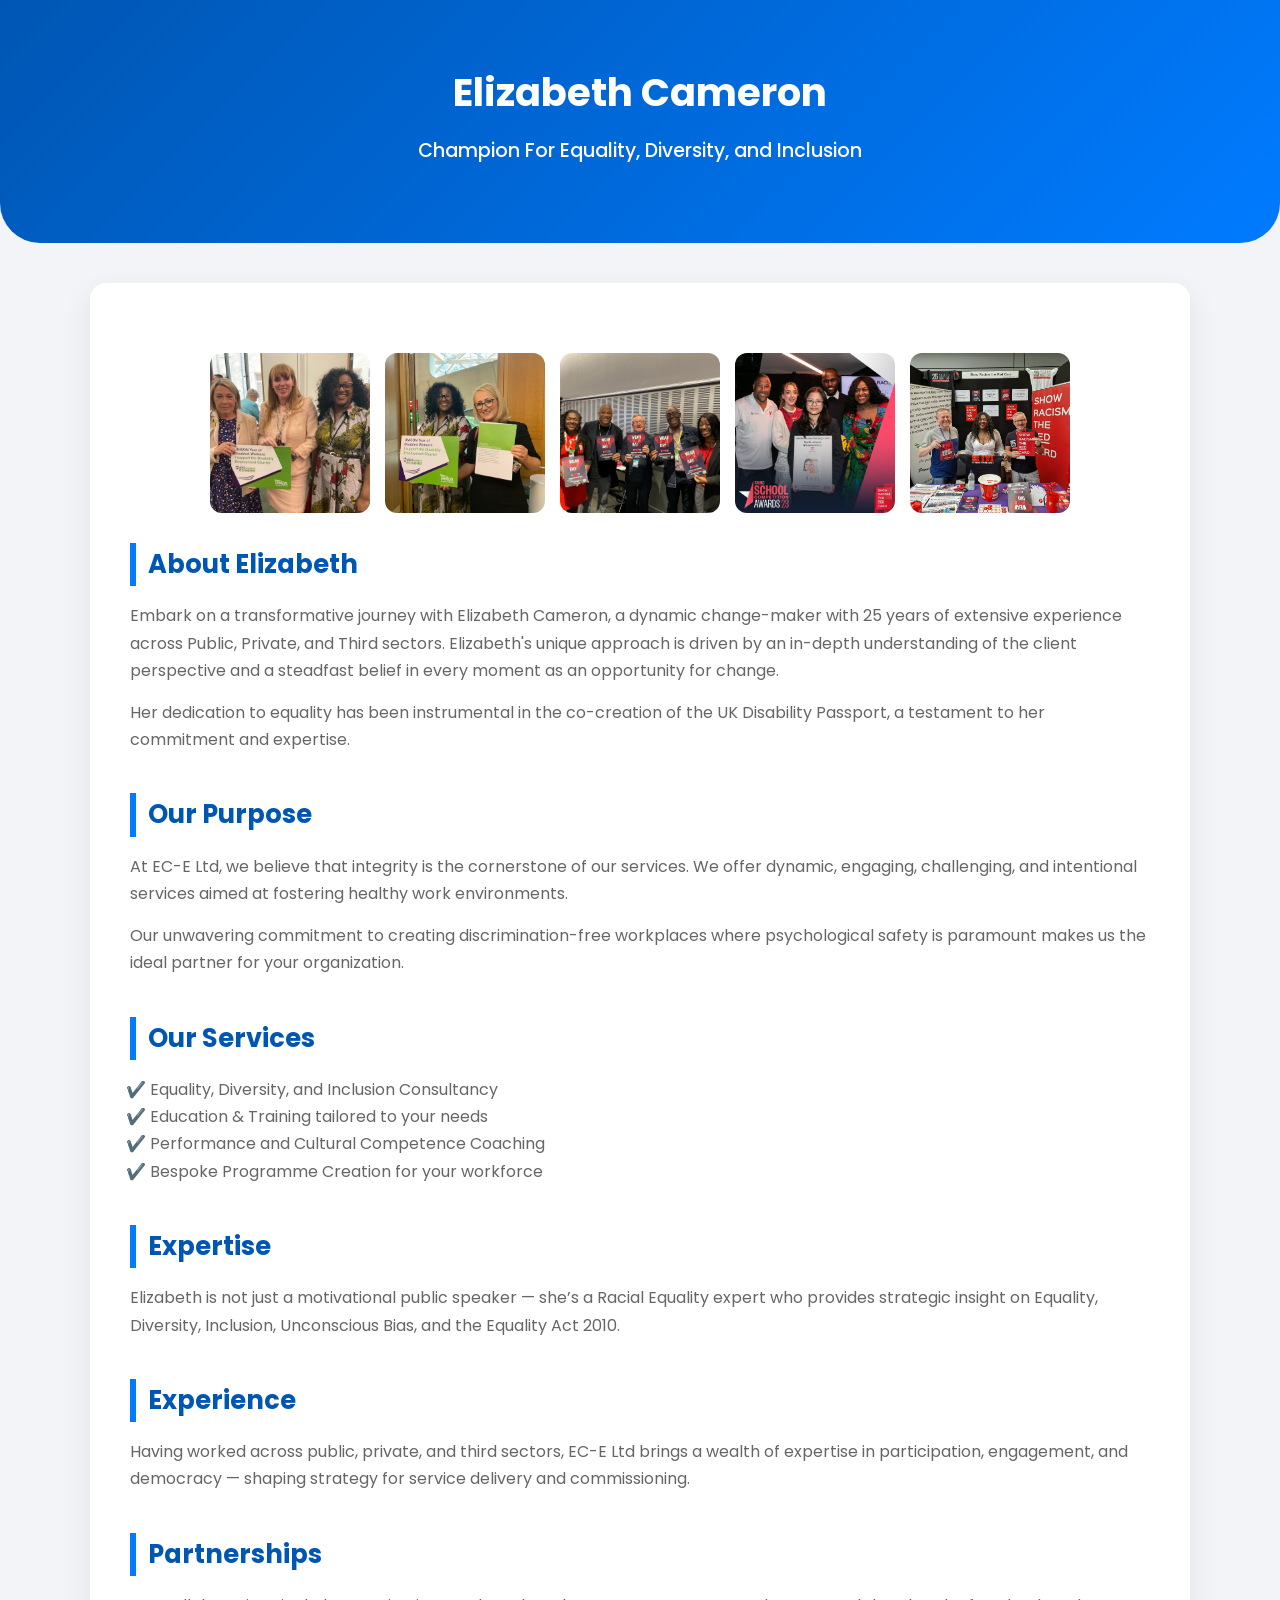
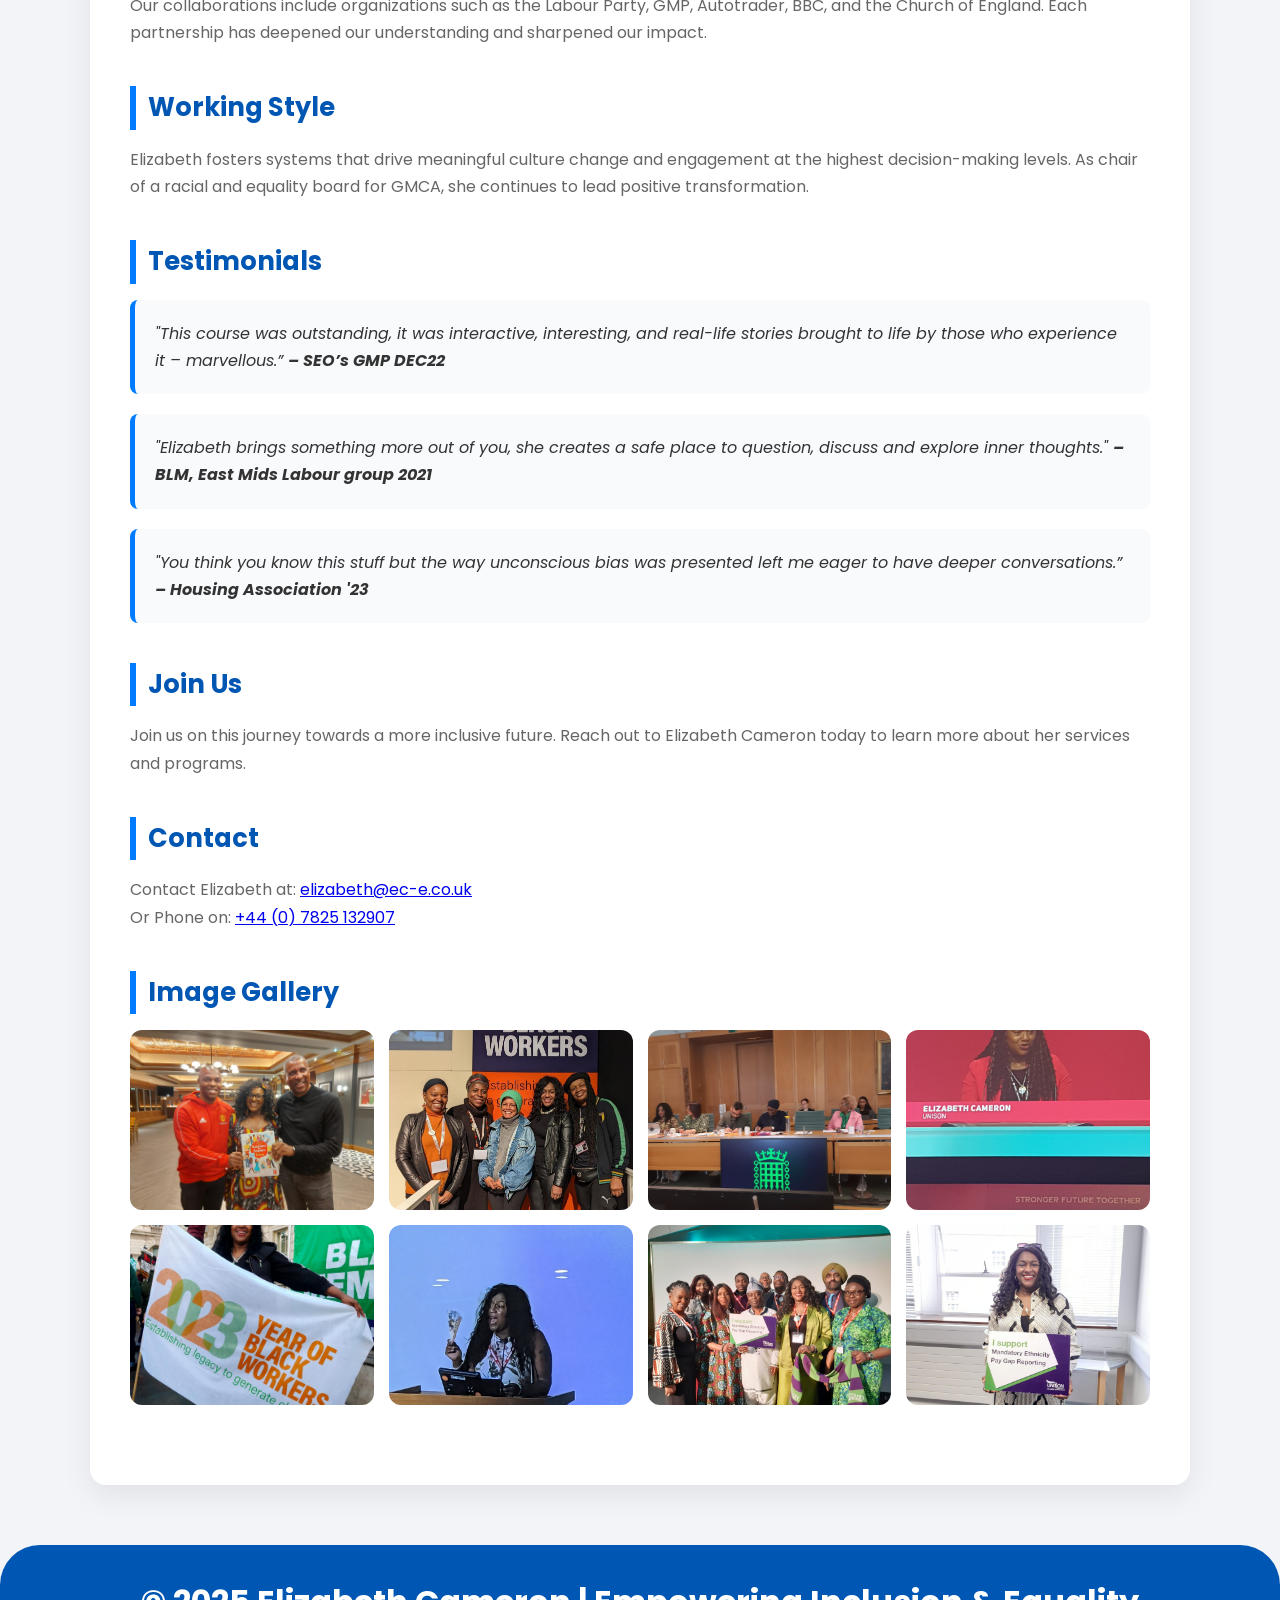
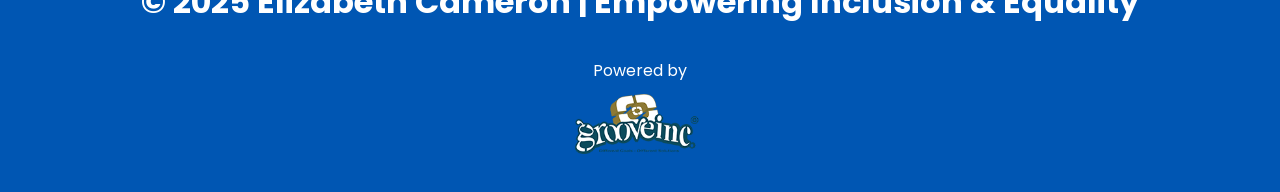
==== commit b4639b2b: "restore site" ====
--- a/index.html
+++ b/index.html
@@ -3,476 +3,240 @@
 <head>
 <meta charset="UTF-8">
 <meta name="viewport" content="width=device-width, initial-scale=1.0">
-<title>Elizabeth Cameron | Equality, Diversity & Inclusion Consultant</title>
-
-<link href="https://cdn.jsdelivr.net/npm/bootstrap@5.3.2/dist/css/bootstrap.min.css" rel="stylesheet">
+
+<title>Elizabeth Cameron - Champion For Equality, Diversity, and Inclusion</title>
+
+<link href="https://fonts.googleapis.com/css2?family=Poppins:wght@400;600;700&display=swap" rel="stylesheet">
 
 <style>
 
-html{
-scroll-behavior:smooth;
+:root{
+--primary:#0056b3;
+--secondary:#007bff;
+--accent:#f9fafc;
+--text:#333;
+--muted:#666;
+--bg:#f2f4f8;
+}
+
+*{
+margin:0;
+padding:0;
+box-sizing:border-box;
 }
 
 body{
-margin:0;
-font-family:Arial, sans-serif;
-line-height:1.6;
-color:#333;
-}
-
-/* NAVBAR */
+font-family:'Poppins',sans-serif;
+background-color:var(--bg);
+color:var(--text);
+line-height:1.7;
+}
 
 header{
-background:#111;
+background:linear-gradient(135deg,var(--primary),var(--secondary));
 color:white;
-position:fixed;
-width:100%;
-top:0;
-z-index:1000;
-}
-
-nav{
+text-align:center;
+padding:60px 20px;
+border-bottom-left-radius:40px;
+border-bottom-right-radius:40px;
+}
+
+header h1{
+font-size:2.4rem;
+margin-bottom:10px;
+}
+header p {
+  color: white;
+  font-size: 1.2rem;
+  font-weight: 500;
+}
+.container{
+max-width:1100px;
+margin:40px auto;
+background:white;
+border-radius:16px;
+box-shadow:0 10px 30px rgba(0,0,0,0.08);
+padding:40px;
+}
+
+section{
+margin-bottom:40px;
+}
+
+h2{
+color:var(--primary);
+border-left:6px solid var(--secondary);
+padding-left:12px;
+margin-bottom:16px;
+font-size:1.6rem;
+}
+
+p{
+color:var(--muted);
+margin-bottom:15px;
+}
+
+ul{
+list-style-type:"✔️ ";
+padding-left:20px;
+color:var(--muted);
+}
+
+/* Image Row */
+
+.image-section{
 display:flex;
-justify-content:space-between;
-align-items:center;
-padding:15px 40px;
-}
-
-nav ul{
-list-style:none;
-display:flex;
-gap:20px;
-margin:0;
-}
-
-nav a{
-color:white;
-text-decoration:none;
-font-weight:bold;
-}
-
-nav a:hover{
-color:#4db8ff;
-}
-
-/* HERO */
-
-.hero{
-position:relative;
-margin-top:80px;
-height:50vh;
-overflow:hidden;
-}
-
-.carousel,
-.carousel-inner,
-.carousel-item{
-height:100%;
-}
-
-.carousel{
-position:relative;
-z-index:1;
-}
-
-.carousel-item img{
-width:100%;
-height:55vh;
-object-fit:contain;
-background:black;
-}
-
-/* HERO TEXT */
-
-.hero-text {
-position: absolute;
-top: 80%;
-left: 50%;
-transform: translate(-50%, -50%);
-background: rgba(0,0,0,0.6);
-color: white;
-padding: 20px 35px;
-border-radius: 10px;
-text-align: center;
-z-index: 10;
-}
-
-.hero-text h1{
-margin:0;
-font-size:36px;
-}
-
-/* SECTIONS */
-
-section{
-padding:70px 20px;
-text-align:center;
-}
-
-.container{
-max-width:1000px;
-margin:auto;
-}
-
-h2{
-font-size:32px;
+flex-wrap:wrap;
+justify-content:center;
+gap:15px;
+margin:30px 0;
+}
+
+.image-section img{
+width:160px;
+height:160px;
+object-fit:cover;
+border-radius:12px;
+transition:transform .3s ease, box-shadow .3s ease;
+}
+
+.image-section img:hover{
+transform:scale(1.05);
+box-shadow:0 8px 20px rgba(0,0,0,0.15);
+}
+
+/* Testimonials */
+
+.testimonial{
+background:var(--accent);
+border-left:5px solid var(--secondary);
+padding:20px;
 margin-bottom:20px;
-}
-
-p{
-max-width:750px;
-margin:0 auto 20px auto;
-}
-
-/* SECTION COLOURS */
-
-.section-expertise{
-background:#c5f5f7;
-color:#1a1a1a;
-}
-
-.section-light{
-background:#f2f2f2;
-color:#333;
-}
-
-.section-white{
-background:#ffffff;
-color:#030101;
-}
-
-.section-dark{
-background:#1c1c1c;
-color:white;
-}
-
-.section-dark h2{
-color:white;
-}
-
-/* SERVICES */
-
-#our-services{
-padding:60px 20px;
-}
-
-.services{
-display:grid;
-grid-template-columns:repeat(auto-fit,minmax(240px,1fr));
-gap:18px;
-margin-top:20px;
-}
-.services-section{
-background:#b6bdc4;
-padding:80px 20px;
-text-align:center;
-}
-.card{
-background:#f4f4f4;
-padding:22px;
-border-radius:10px;
-transition:0.3s ease;
-}
-
-.card:hover{
-transform:translateY(-5px);
-box-shadow:0 10px 25px rgba(0,0,0,0.1);
-}
-
-.card h3{
-font-size:18px;
-margin-bottom:10px;
-}
-
-.card p{
-font-size:14px;
-margin-bottom:0;
-}
-/* TESTIMONIALS */
-
-.testimonials{
-background:#ffffff;
-padding:70px 20px;
-}
-
-.testimonial{
-max-width:700px;
-margin:25px auto;
-padding:25px 30px;
-background:#f8f9fb;
-border-left:5px solid #035718;
 border-radius:8px;
 font-style:italic;
-box-shadow:0 4px 10px rgba(0,0,0,0.05);
-}
-
-.testimonial strong{
-display:block;
-margin-top:12px;
-font-style:normal;
-color:#555;
-}
-
-/* GALLERY */
-
-.gallery-grid{
+}
+
+.testimonial:hover{
+background:#eef4ff;
+}
+
+/* Gallery */
+
+.gallery{
 display:grid;
-grid-template-columns:repeat(4,1fr);
+grid-template-columns:repeat(auto-fit,minmax(200px,1fr));
 gap:15px;
-max-width:900px;
-margin:30px auto 0 auto;
-}
-
-.thumbnail{
-display:block;
-overflow:hidden;
+}
+
+.gallery img{
+width:100%;
+height:180px;
+object-fit:cover;
 border-radius:12px;
-}
-
-.thumbnail img{
-width:100%;
-aspect-ratio:1/1;
-object-fit:cover;
-transition:transform 0.3s ease;
-}
-
-.thumbnail:hover img{
-transform:scale(1.08);
-}
-
-/* CONTACT */
-
-.contact{
-background:#f8f9fb;
-color:#333;
-padding:70px 20px;
-border-top:1px solid #e5e5e5;
-}
-
-.contact::before{
-content:"";
-display:block;
-width:60px;
-height:3px;
-background:#ff8e4d;
-margin:0 auto 25px auto;
-border-radius:5px;
-}
-
-/* FOOTER */
+transition:transform .3s ease;
+}
+
+.gallery img:hover{
+transform:scale(1.05);
+}
+
+/* Footer */
 
 footer{
-background:#1f3a5f;
-color:#ffffff;
 text-align:center;
-padding:50px 20px;
-border-radius:25px 25px 0 0;
+padding:30px 10px;
+background-color:var(--primary);
+color:white;
+border-top-left-radius:40px;
+border-top-right-radius:40px;
 margin-top:60px;
 }
 
-footer h3{
-font-size:24px;
-font-weight:600;
-margin-bottom:25px;
-letter-spacing:0.5px;
-}
-
-footer p{
-font-size:15px;
-opacity:0.9;
-margin-bottom:15px;
-}
-
 footer img{
-height:55px;
 margin-top:10px;
-transition:0.3s ease;
-}
-
-footer img:hover{
-transform:scale(1.08);
-}
-/* PARTNERS */
-
-.partners{
-display:flex;
-justify-content:center;
-align-items:center;
-gap:40px;
-flex-wrap:wrap;
-margin-top:40px;
-}
-
-.partners img{
-height:90px;
-object-fit:contain;
-background:rgb(10, 48, 2);
-padding:15px 20px;
-border-radius:8px;
-box-shadow:0 2px 6px rgba(0,0,0,0.08);
-transition:transform 0.3s ease;
-}
-
-.partners img:hover{
-transform:scale(1.08);
-}
-footer img{
 height:60px;
-margin-top:10px;
-}
-/* BOOKING SECTION */
-
-.booking-section{
-background:#f4f7fb;
-padding:80px 20px;
-text-align:center;
-}
-
-.booking-section h2{
-margin-bottom:20px;
-}
-
-.booking-section p{
-max-width:700px;
-margin:0 auto 40px auto;
-font-size:18px;
-line-height:1.6;
-}
-
-.calendar-container{
-max-width:900px;
-margin:auto;
-border-radius:10px;
-overflow:hidden;
-box-shadow:0 8px 20px rgba(0,0,0,0.1);
-}
+}
+
+/* Mobile */
+
+@media(max-width:768px){
+
+header h1{
+font-size:1.8rem;
+}
+
+.container{
+padding:25px;
+}
+
+}
+
 </style>
 </head>
 
 <body>
 
 <header>
-<nav>
-
-<div><strong>Elizabeth Cameron</strong></div>
+<h1>Elizabeth Cameron</h1>
+<p>Champion For Equality, Diversity, and Inclusion</p>
+</header>
+
+<main class="container">
+
+<div class="image-section">
+<img src="images/image1.jpg" alt="">
+<img src="images/image2.jpg" alt="">
+<img src="images/image3.jpg" alt="">
+<img src="images/image4.jpg" alt="">
+<img src="images/image5.jpg" alt="">
+</div>
+
+<section>
+<h2>About Elizabeth</h2>
+<p>
+Embark on a transformative journey with Elizabeth Cameron, a dynamic change-maker with 25 years of extensive experience across Public, Private, and Third sectors. Elizabeth's unique approach is driven by an in-depth understanding of the client perspective and a steadfast belief in every moment as an opportunity for change.
+</p>
+
+<p>
+Her dedication to equality has been instrumental in the co-creation of the UK Disability Passport, a testament to her commitment and expertise.
+</p>
+</section>
+
+<section>
+<h2>Our Purpose</h2>
+
+<p>
+At EC-E Ltd, we believe that integrity is the cornerstone of our services. We offer dynamic, engaging, challenging, and intentional services aimed at fostering healthy work environments.
+</p>
+
+<p>
+Our unwavering commitment to creating discrimination-free workplaces where psychological safety is paramount makes us the ideal partner for your organization.
+</p>
+
+</section>
+
+<section>
+<h2>Our Services</h2>
 
 <ul>
-<li><a href="#about-elizabeth">About</a></li>
-<li><a href="#our-services">Services</a></li>
-<li><a href="#expertise">Expertise</a></li>
-<li><a href="#experience">Experience</a></li>
-<li><a href="#image-gallery">Gallery</a></li>
-<li><a href="#contact">Contact</a></li>
+<li>Equality, Diversity, and Inclusion Consultancy</li>
+<li>Education & Training tailored to your needs</li>
+<li>Performance and Cultural Competence Coaching</li>
+<li>Bespoke Programme Creation for your workforce</li>
 </ul>
 
-</nav>
-</header>
-
-<div class="hero">
-
-<div id="heroCarousel" class="carousel slide carousel-fade" data-bs-ride="carousel" data-bs-interval="4000">
-
-<div class="carousel-inner">
-
-<div class="carousel-item active">
-<img src="images/image1.jpg" class="d-block" alt="">
-</div>
-
-<div class="carousel-item">
-<img src="images/image2.jpg" class="d-block" alt="">
-</div>
-
-<div class="carousel-item">
-<img src="images/image3.jpg" class="d-block" alt="">
-</div>
-
-<div class="carousel-item">
-<img src="images/image4.jpg" class="d-block" alt="">
-</div>
-
-<div class="carousel-item">
-<img src="images/image5.jpg" class="d-block" alt="">
-</div>
-
-</div>
-
-<button class="carousel-control-prev" type="button" data-bs-target="#heroCarousel" data-bs-slide="prev">
-<span class="carousel-control-prev-icon"></span>
-</button>
-
-<button class="carousel-control-next" type="button" data-bs-target="#heroCarousel" data-bs-slide="next">
-<span class="carousel-control-next-icon"></span>
-</button>
-
-</div>
-
-<div class="hero-text">
-<h1>Champion for Equality, Diversity & Inclusion</h1>
-</div>
-
-</div>
-
-<section id="about-elizabeth" class="section-white">
-<div class="container">
-
-<h2>About Elizabeth</h2>
-
-<p>
-Elizabeth Cameron is a dynamic change-maker with over 25 years’ experience across Public, Private and Third sectors.
-</p>
-
-<p>
-She co-created the UK Disability Passport and works at strategic levels to foster meaningful culture change, championing equality, diversity and inclusion at every level.
-</p>
-
-</div>
-</section>
-
-<section id="our-services" class="section-light">
-<div class="container">
-
-<h2>Our Services</h2>
-
-<div class="services">
-
-<div class="card">
-<h3>Equality, Diversity & Inclusion Consultancy</h3>
-<p>Strategic equality and inclusion advisory services.</p>
-</div>
-
-<div class="card">
-<h3>Education & Training</h3>
-<p>Interactive and transformative inclusion sessions.</p>
-</div>
-
-<div class="card">
-<h3>Performance and Cultural Competence Coaching</h3>
-<p>Leadership & cultural competence development.</p>
-</div>
-
-<div class="card">
-<h3>Bespoke Programme Creation</h3>
-<p>Custom-designed programmes built around your organisation’s goals, values and long-term inclusion strategy.</p>
-</div>
-
-</div>
-</div>
-</section>
-
-<section id="expertise" class="section-expertise">
-<div class="container">
-
+</section>
+
+<section>
 <h2>Expertise</h2>
 
 <p>
-Racial Equality specialist providing strategic insight on Equality, Diversity, Inclusion, Unconscious Bias and the Equality Act 2010.
-</p>
-
-</div>
-</section>
-
-<section id="experience" class="section-light">
-<div class="container">
+Elizabeth is not just a motivational public speaker — she’s a Racial Equality expert who provides strategic insight on Equality, Diversity, Inclusion, Unconscious Bias, and the Equality Act 2010.
+</p>
+
+</section>
+
+<section>
 
 <h2>Experience</h2>
 
@@ -480,148 +244,106 @@
 Having worked across public, private, and third sectors, EC-E Ltd brings a wealth of expertise in participation, engagement, and democracy — shaping strategy for service delivery and commissioning.
 </p>
 
-</div>
-</section>
-
-<section id="partnerships" class="section-white">
-
-<div class="container">
-
-<h2>Partnership</h2>
-
-<div class="partners">
-
-<img src="images/image-auto.jpg" alt="Autotrader">
-<img src="images/image-labour-party.png" alt="Labour Party">
-<img src="images/image-gmp.png" alt="Greater Manchester Police">
-<img src="images/image-BBC.png" alt="BBC">
-<img src="images/image-COE.png" alt="Church of England">
-
-</div>
-
-</div>
-
-</section>
-
-<section id="working-style" class="section-dark">
-<div class="container">
+</section>
+
+<section>
+
+<h2>Partnerships</h2>
+
+<p>
+Our collaborations include organizations such as the Labour Party, GMP, Autotrader, BBC, and the Church of England. Each partnership has deepened our understanding and sharpened our impact.
+</p>
+
+</section>
+
+<section>
 
 <h2>Working Style</h2>
 
 <p>
-Elizabeth works with organisations to foster systems that drive meaningful cultural change and inclusive engagement. By collaborating with leaders and decision-makers, she helps embed equality, diversity and inclusion into strategy, policy and everyday practice, ensuring lasting and measurable impact.</p>
-
-</div>
-</section>
-<section class="section-white testimonials">
+Elizabeth fosters systems that drive meaningful culture change and engagement at the highest decision-making levels. As chair of a racial and equality board for GMCA, she continues to lead positive transformation.
+</p>
+
+</section>
+
+<section>
 
 <h2>Testimonials</h2>
 
 <div class="testimonial">
-"This course was outstanding, it was interactive, interesting, and real-life stories brought to life by those who experience it – marvellous.”
-<strong>– SEO’s GMP DEC22</strong>
+"This course was outstanding, it was interactive, interesting, and real-life stories brought to life by those who experience it – marvellous.” <strong>– SEO’s GMP DEC22</strong>
 </div>
 
 <div class="testimonial">
-"Elizabeth brings something more out of you, she creates a safe place to question, discuss and explore inner thoughts."
-<strong>– BLM, East Mids Labour group 2021</strong>
+"Elizabeth brings something more out of you, she creates a safe place to question, discuss and explore inner thoughts." <strong>– BLM, East Mids Labour group 2021</strong>
 </div>
 
 <div class="testimonial">
-"You think you know this stuff but the way unconscious bias was presented left me eager to have deeper conversations.”
-<strong>– Housing Association '23</strong>
-</div>
-
-</section>
-
-    <section id="image-gallery" class="section-light">
-
-<div class="container">
+"You think you know this stuff but the way unconscious bias was presented left me eager to have deeper conversations.” <strong>– Housing Association '23</strong>
+</div>
+
+</section>
+
+<section>
+
+<h2>Join Us</h2>
+
+<p>
+Join us on this journey towards a more inclusive future. Reach out to Elizabeth Cameron today to learn more about her services and programs.
+</p>
+
+</section>
+
+<section>
+
+<h2>Contact</h2>
+
+<p>
+Contact Elizabeth at:
+<a href="mailto:elizabeth@ec-e.co.uk">elizabeth@ec-e.co.uk</a>
+<br>
+Or Phone on:
+<a href="tel:+447825132907">+44 (0) 7825 132907</a>
+</p>
+
+</section>
+
+<section>
 
 <h2>Image Gallery</h2>
 
-<div class="gallery-grid">
-
-<a href="images/gallery-image1.jpg" class="thumbnail">
-<img src="images/gallery-image1.jpg">
+<div class="gallery">
+
+<img src="images/gallery-image1.jpg" alt="">
+<img src="images/gallery-image2.jpg" alt="">
+<img src="images/gallery-image3.jpg" alt="">
+<img src="images/gallery-image4.jpg" alt="">
+<img src="images/gallery-image5.jpg" alt="">
+<img src="images/gallery-image6.jpg" alt="">
+<img src="images/gallery-image7.jpg" alt="">
+<img src="images/gallery-image8.jpg" alt="">
+
+</div>
+
+</section>
+
+</main>
+
+<footer>
+
+<h1>© 2025 Elizabeth Cameron | Empowering Inclusion & Equality</h1>
+
+<br>
+
+Powered by
+
+<br>
+
+<a href="https://www.grooveinc.uk">
+<img src="images/grooveinclogo.png" alt="GrooveInc">
 </a>
 
-<a href="images/gallery-image2.jpg" class="thumbnail">
-<img src="images/gallery-image2.jpg">
-</a>
-
-<a href="images/gallery-image3.jpg" class="thumbnail">
-<img src="images/gallery-image3.jpg">
-</a>
-
-<a href="images/gallery-image4.jpg" class="thumbnail">
-<img src="images/gallery-image4.jpg">
-</a>
-
-<a href="images/gallery-image5.jpg" class="thumbnail">
-<img src="images/gallery-image5.jpg">
-</a>
-
-<a href="images/gallery-image6.jpg" class="thumbnail">
-<img src="images/gallery-image6.jpg">
-</a>
-
-<a href="images/gallery-image7.jpg" class="thumbnail">
-<img src="images/gallery-image7.jpg">
-</a>
-
-<a href="images/gallery-image8.jpg" class="thumbnail">
-<img src="images/gallery-image8.jpg">
-</a>
-
-</div>
-</div>
-</section>
-<section class="booking-section">
-
-<h2>Work With Elizabeth</h2>
-
-<p>
-Elizabeth works with organisations, leaders and teams who are committed to creating more inclusive, thoughtful and equitable environments.  
-If you would like to explore training, consultancy or collaboration opportunities, you are welcome to schedule a conversation below.
-</p>
-
-<p>
-This initial meeting provides an opportunity to discuss your organisation’s goals and how Elizabeth’s work in equality, diversity and inclusion can support meaningful and lasting change.
-</p>
-
-<div class="calendar-container">
-<iframe 
-src="https://calendly.com/elizabethcameron" 
-width="100%" 
-height="650" 
-frameborder="0">
-</iframe>
-</div>
-
-</section>
-
-<section class="contact" id="contact">
-
-<h2>Contact</h2>
-
-<p>Email: elizabeth@ec-e.co.uk</p>
-<p>Phone: +44 (0) 7825 132907</p>
-
-</section>
-
-<footer>
-
-<h3>© 2025 Elizabeth Cameron | Empowering Inclusion & Equality</h3>
-
-<p>Powered by</p>
-
-<a href="https://www.grooveinc.uk" target="_blank">
-<img src="images/grooveinclogo.png" alt="Groove Inc">
-</a>
-
 </footer>
-<script src="https://cdn.jsdelivr.net/npm/bootstrap@5.3.2/dist/js/bootstrap.bundle.min.js"></script>
 
 </body>
 </html>
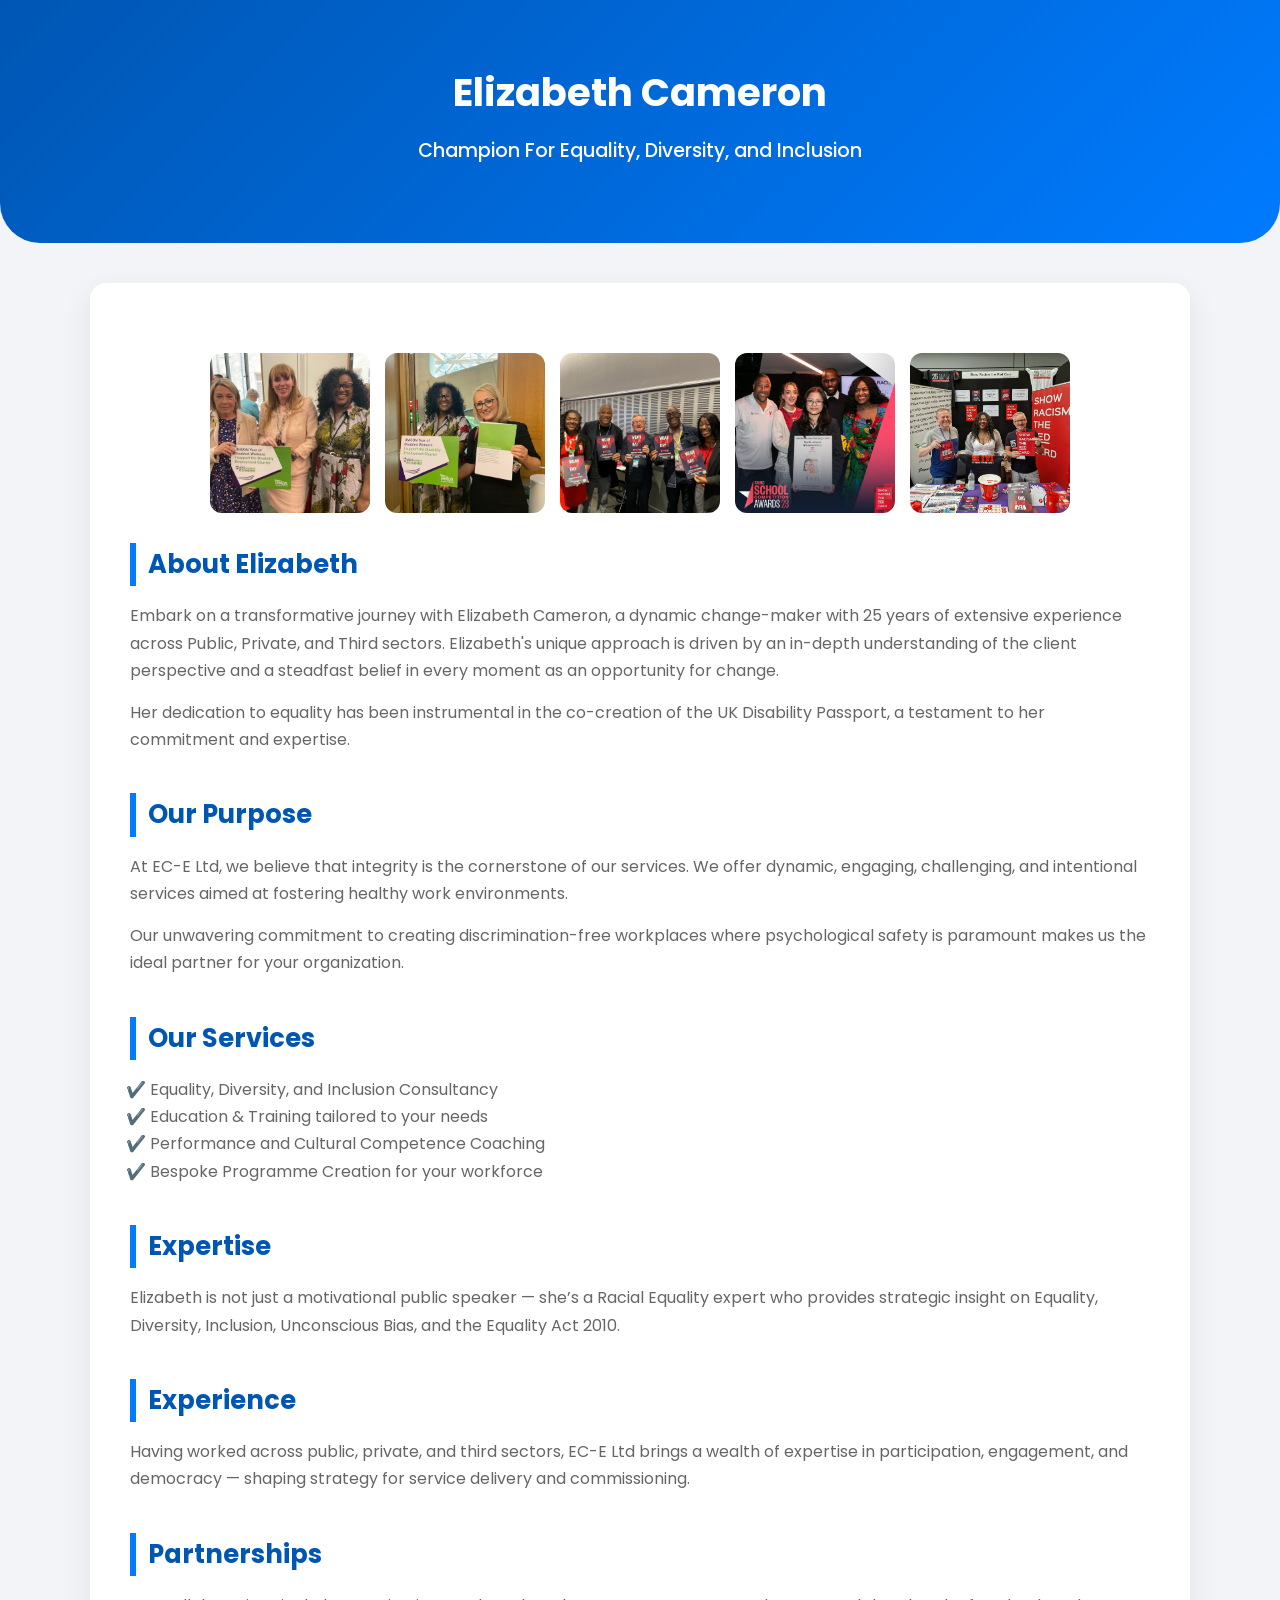
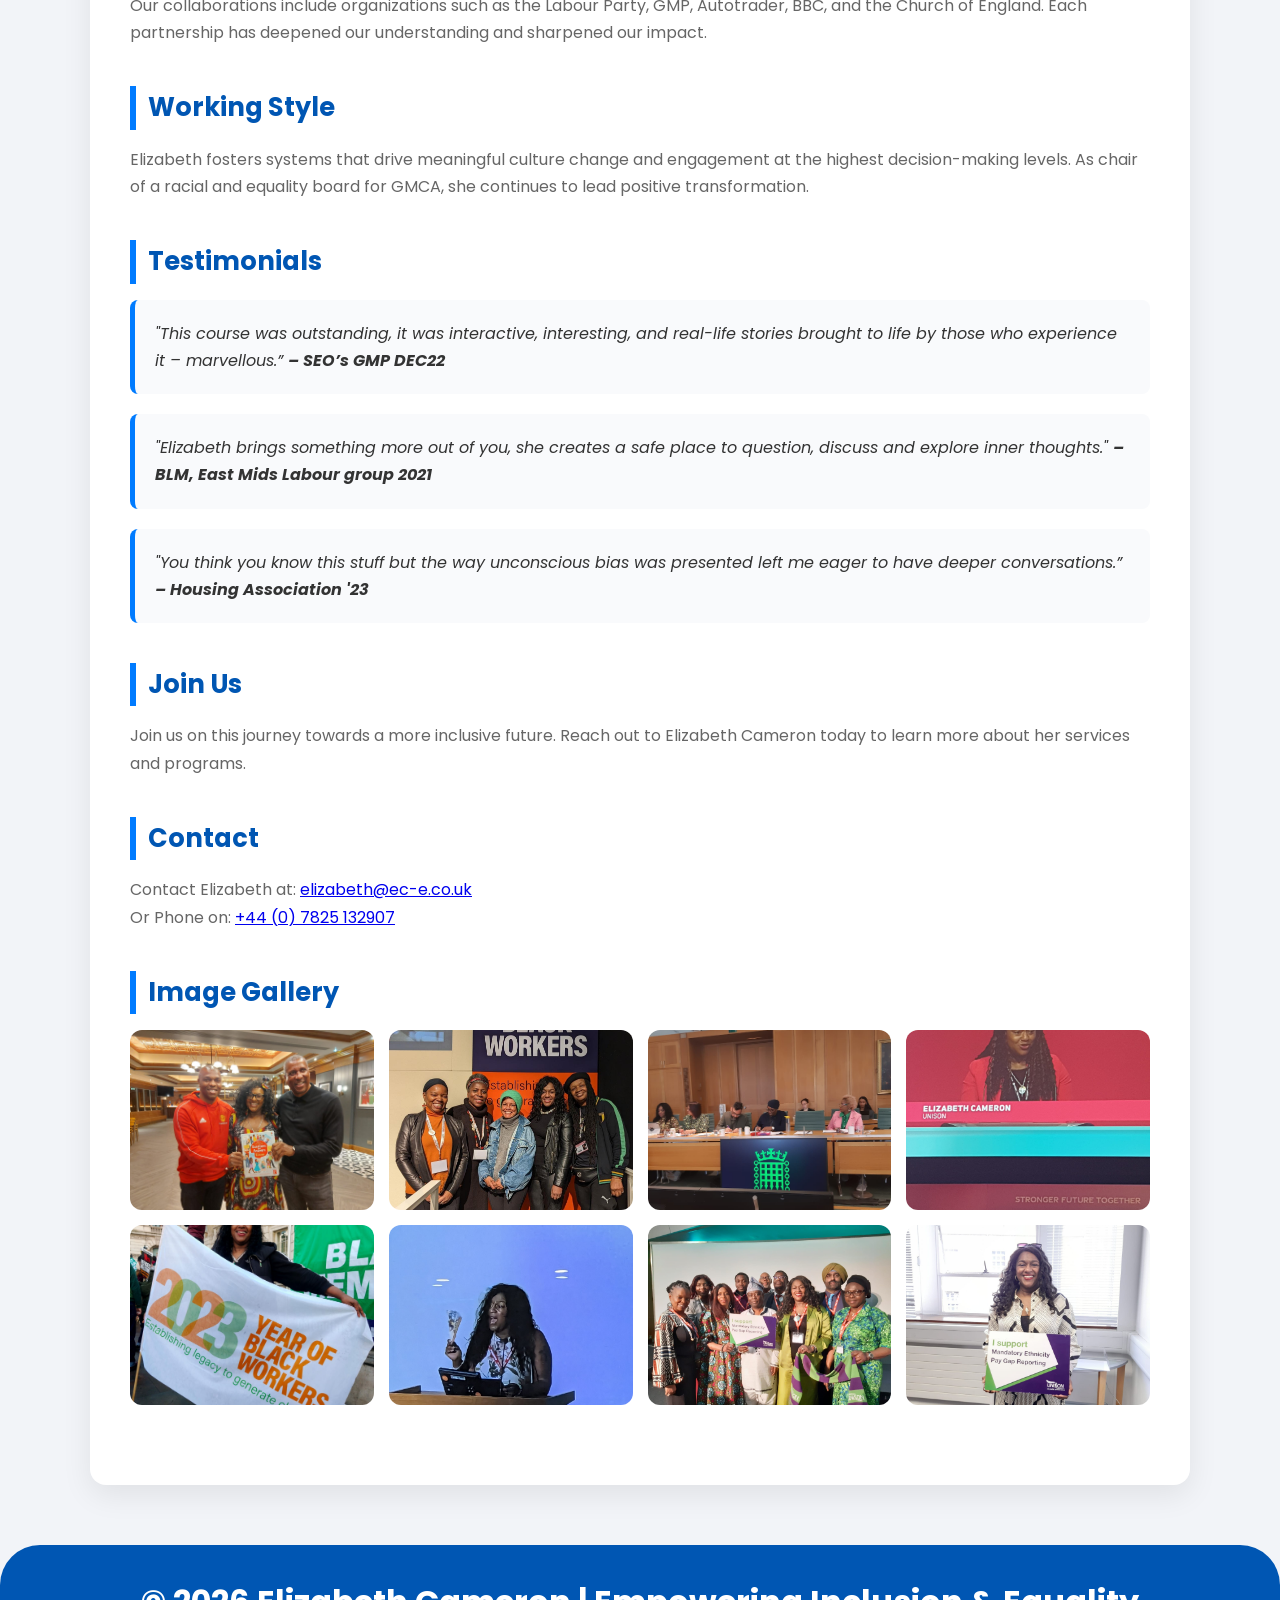
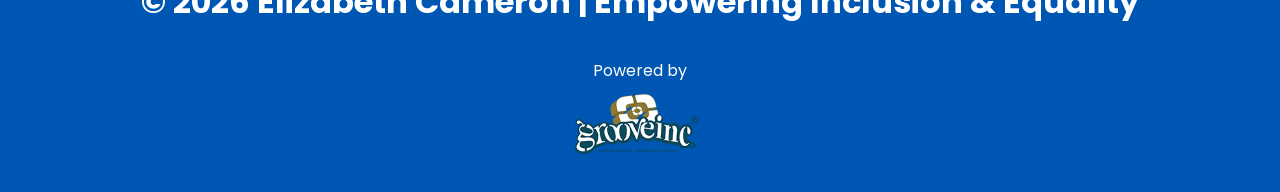
==== commit 347665be: "updated 2025 to 2026" ====
--- a/index.html
+++ b/index.html
@@ -331,7 +331,7 @@
 
 <footer>
 
-<h1>© 2025 Elizabeth Cameron | Empowering Inclusion & Equality</h1>
+<h1>© 2026 Elizabeth Cameron | Empowering Inclusion & Equality</h1>
 
 <br>
 
